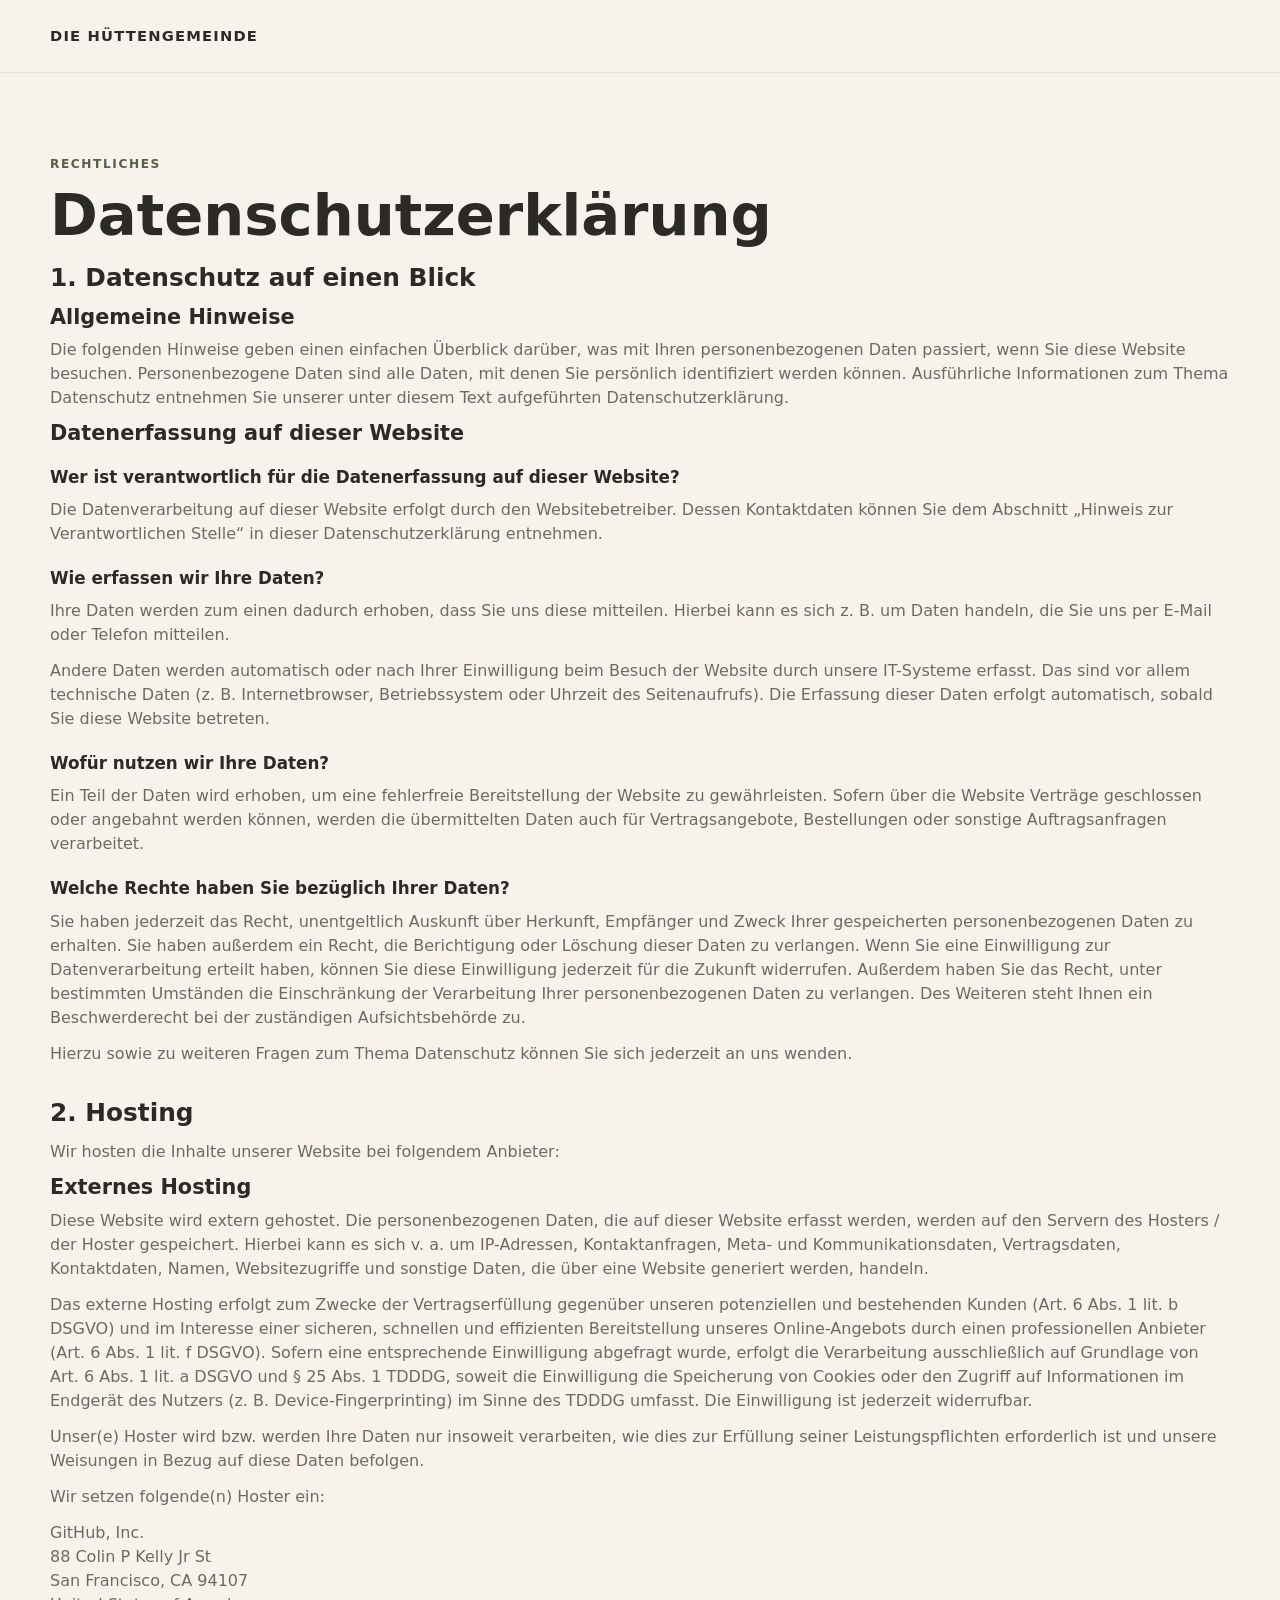
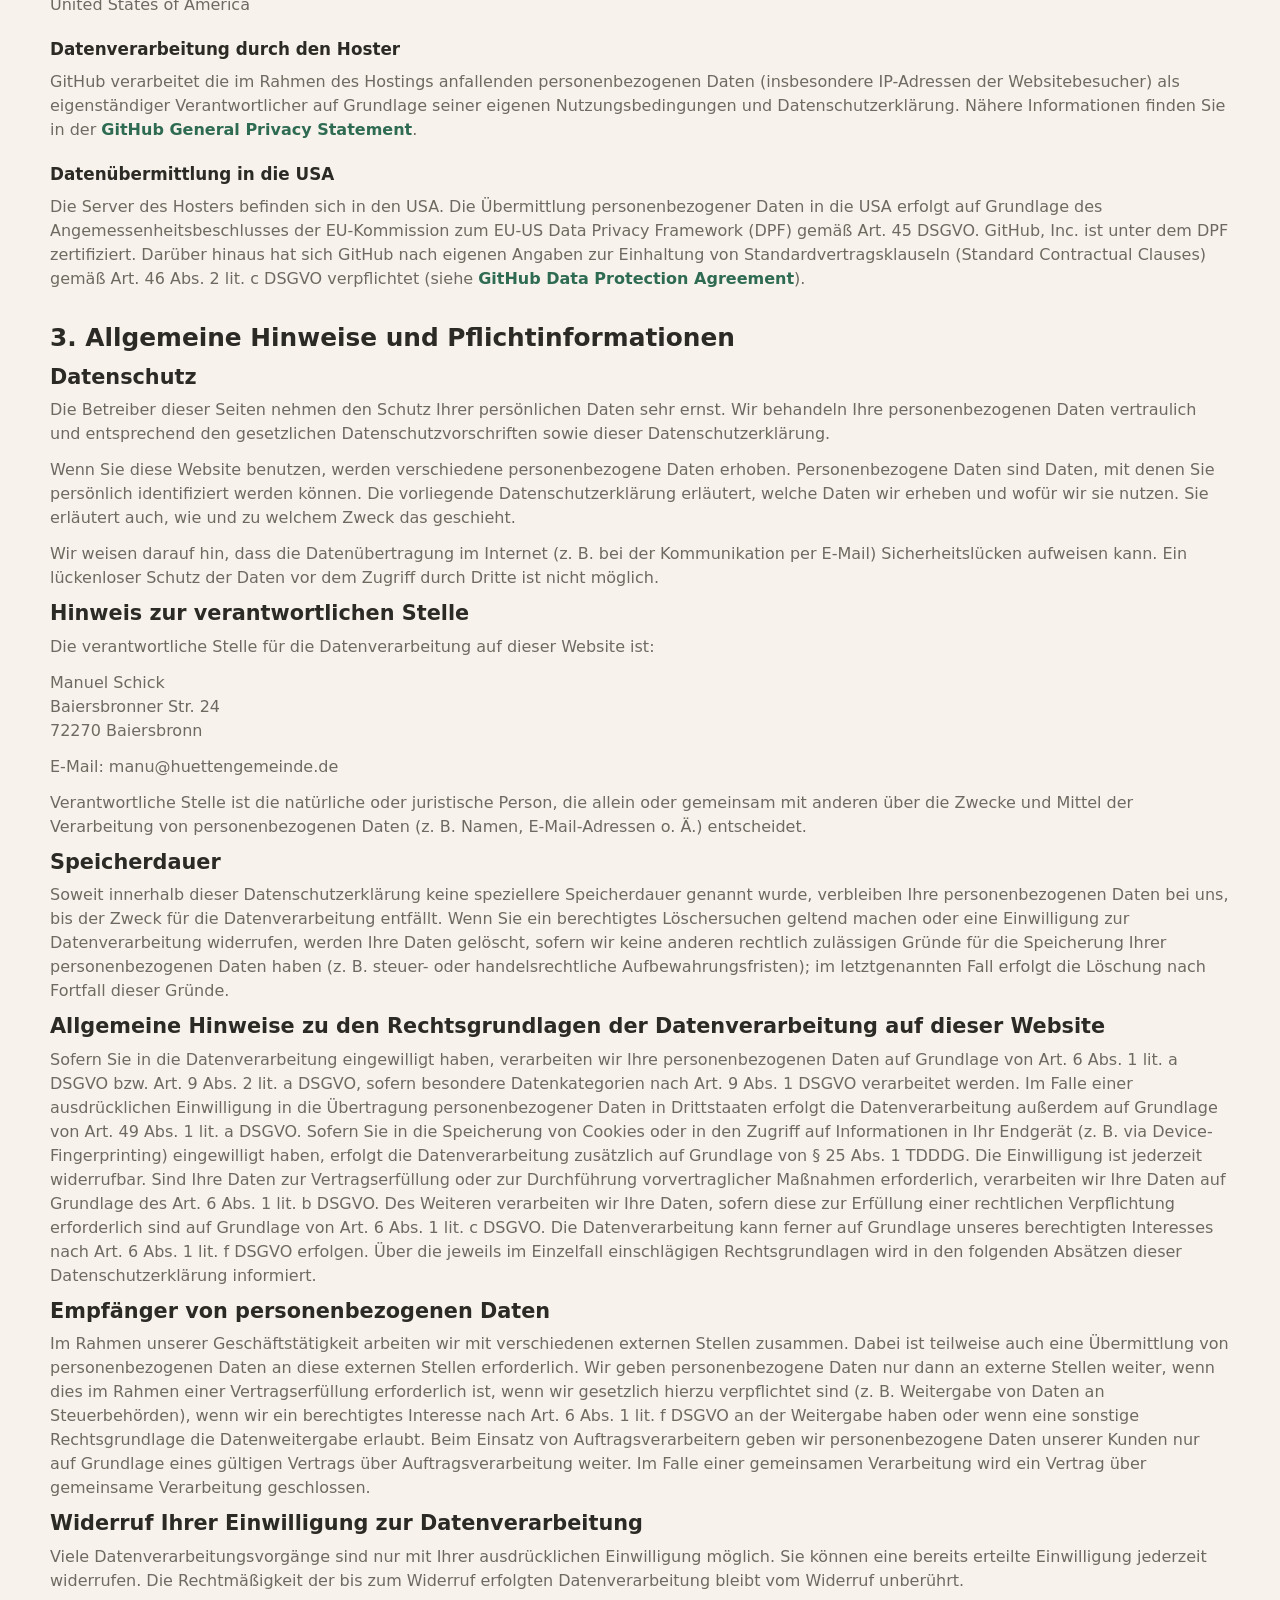
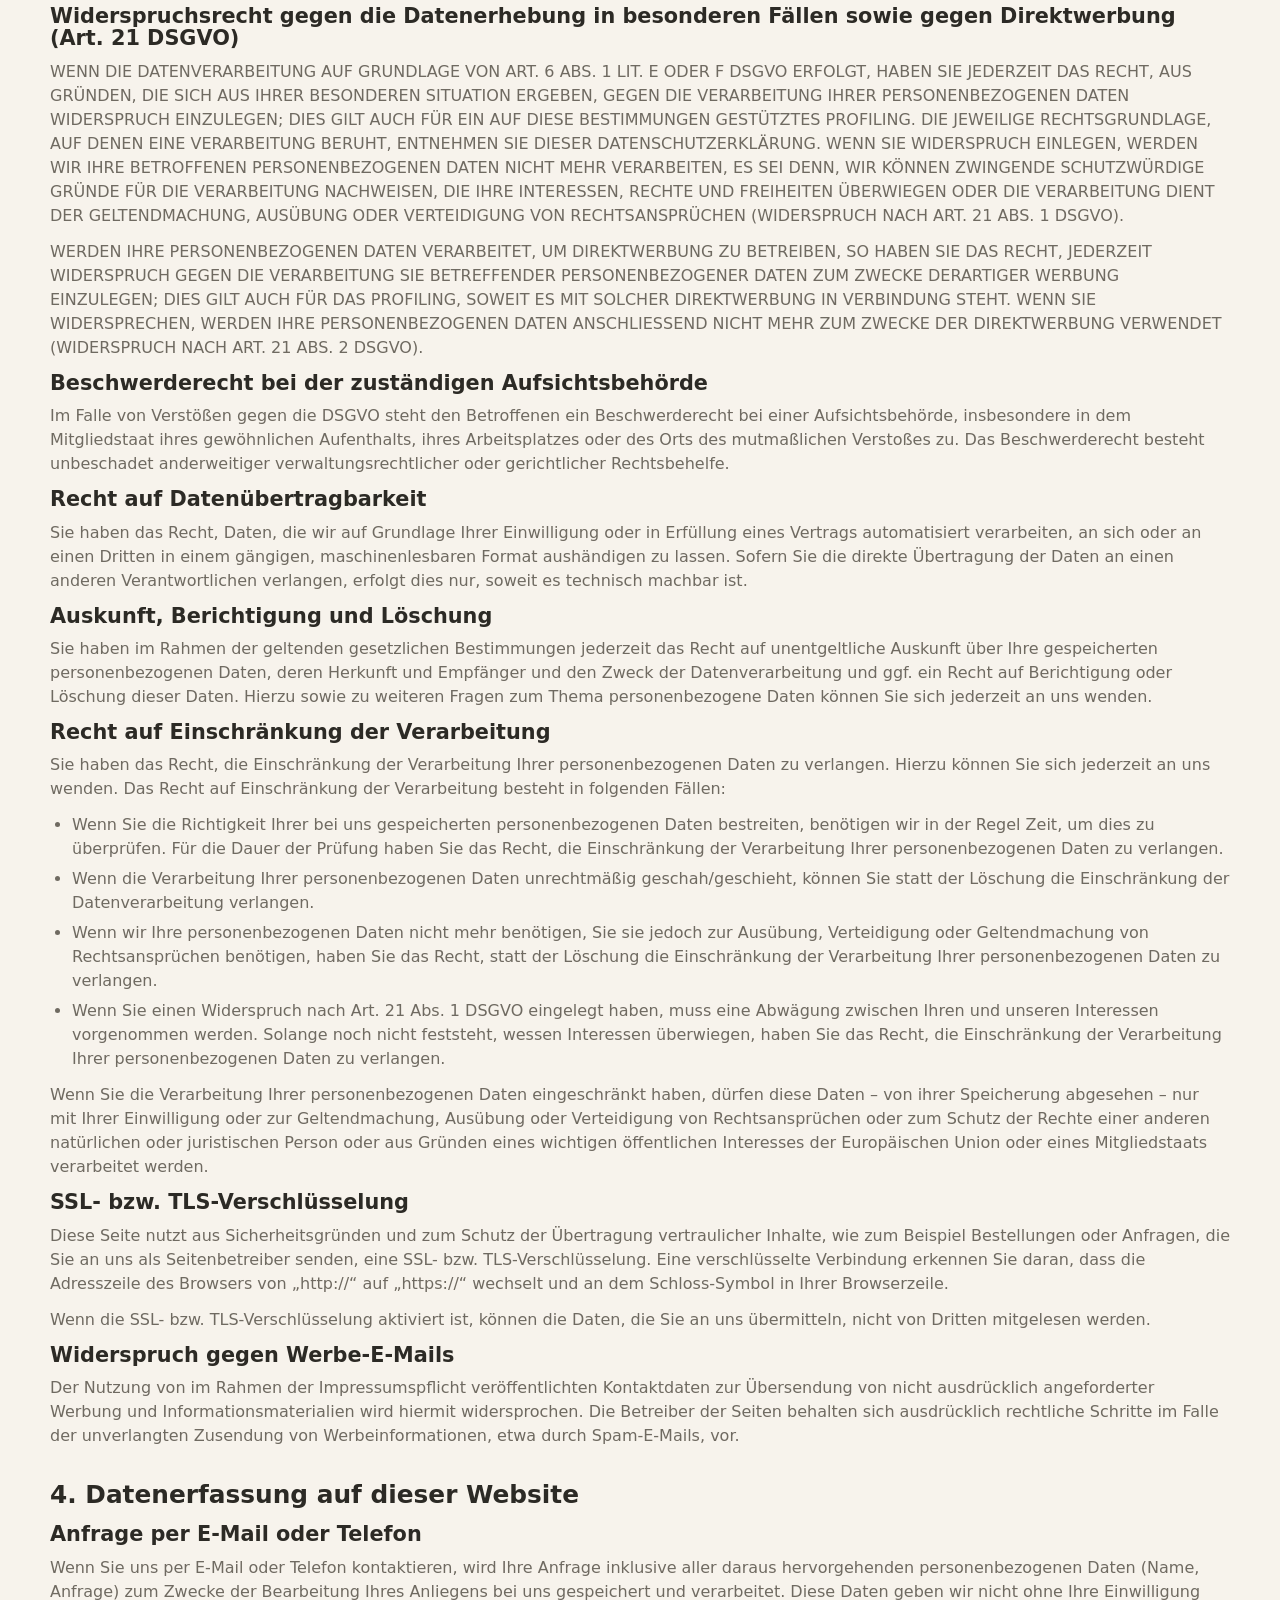
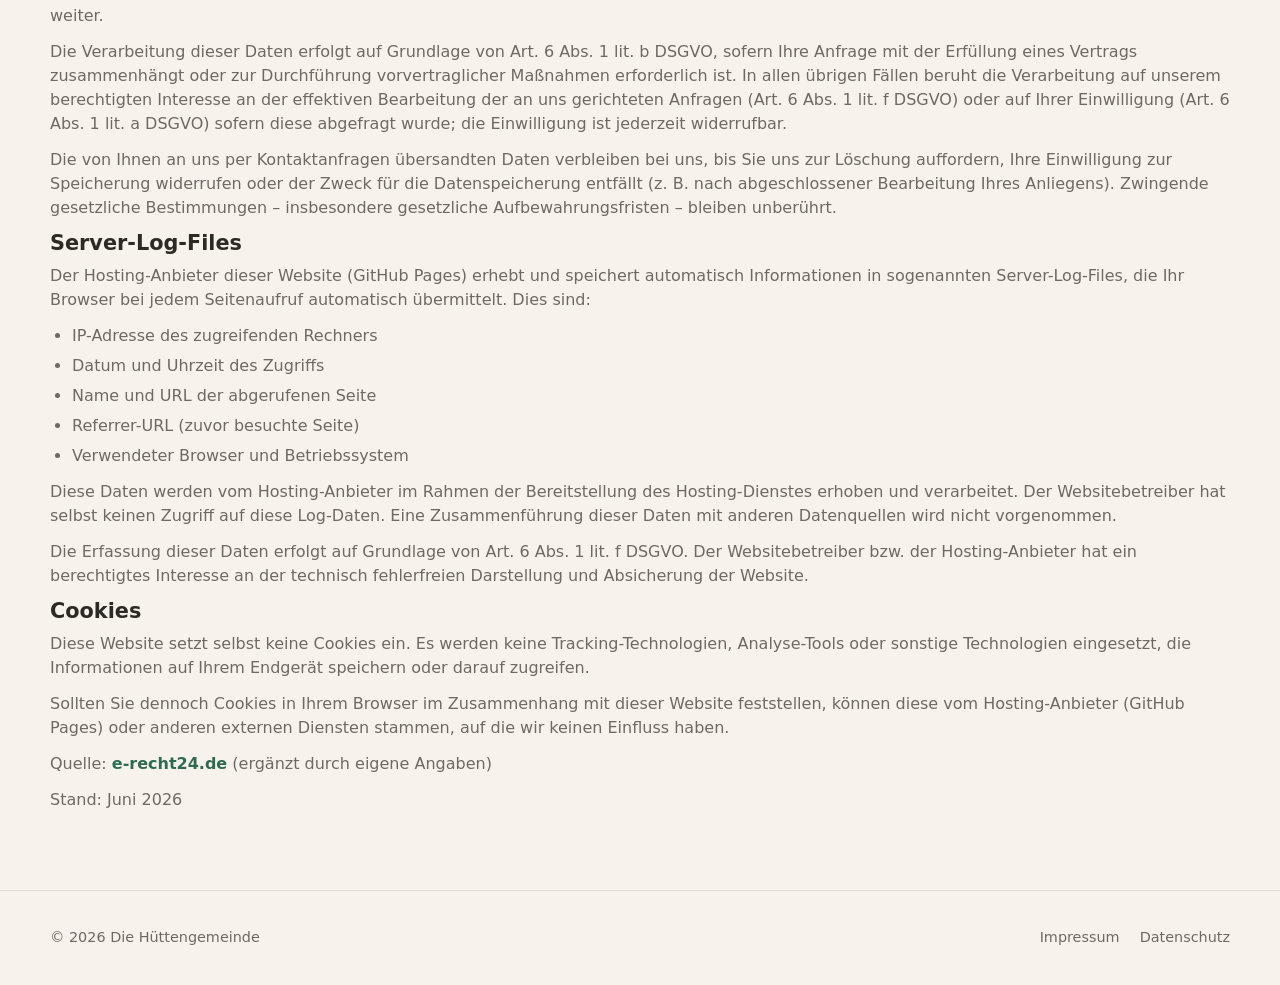
==== docs/datenschutz.html @ 7a242111 "Tweaks section spacing" ====
<!doctype html>
<html lang="de">
<head>
  <meta charset="UTF-8">
  <meta name="viewport" content="width=device-width, initial-scale=1.0">
  <title>Datenschutzerklärung - Die Hüttengemeinde</title>
  <link rel="stylesheet" href="main.css" />
</head>

<body>
  <header>
    <div class="container nav">
      <a class="brand" href="https://huettengemeinde.de">Die Hüttengemeinde</a>
    </div>
  </header>

  <main>
    <section class="legal">
      <div class="container">
        <div class="section-title">
          <span class="eyebrow">Rechtliches</span>
          <h2>Datenschutzerklärung</h2>
        </div>

        <div class="legal-content">

    <section>
      <h2>1. Datenschutz auf einen Blick</h2>
      <h3>Allgemeine Hinweise</h3> <p>Die folgenden Hinweise geben einen einfachen &Uuml;berblick dar&uuml;ber, was mit Ihren personenbezogenen Daten passiert, wenn Sie diese Website besuchen. Personenbezogene Daten sind alle Daten, mit denen Sie pers&ouml;nlich identifiziert werden k&ouml;nnen. Ausf&uuml;hrliche Informationen zum Thema Datenschutz entnehmen Sie unserer unter diesem Text aufgef&uuml;hrten Datenschutzerkl&auml;rung.</p>
      <h3>Datenerfassung auf dieser Website</h3> <h4>Wer ist verantwortlich f&uuml;r die Datenerfassung auf dieser Website?</h4> <p>Die Datenverarbeitung auf dieser Website erfolgt durch den Websitebetreiber. Dessen Kontaktdaten k&ouml;nnen Sie dem Abschnitt &bdquo;Hinweis zur Verantwortlichen Stelle&ldquo; in dieser Datenschutzerkl&auml;rung entnehmen.</p> <h4>Wie erfassen wir Ihre Daten?</h4> <p>Ihre Daten werden zum einen dadurch erhoben, dass Sie uns diese mitteilen. Hierbei kann es sich z.&nbsp;B. um Daten handeln, die Sie uns per E-Mail oder Telefon mitteilen.</p> <p>Andere Daten werden automatisch oder nach Ihrer Einwilligung beim Besuch der Website durch unsere IT-Systeme erfasst. Das sind vor allem technische Daten (z.&nbsp;B. Internetbrowser, Betriebssystem oder Uhrzeit des Seitenaufrufs). Die Erfassung dieser Daten erfolgt automatisch, sobald Sie diese Website betreten.</p> <h4>Wof&uuml;r nutzen wir Ihre Daten?</h4> <p>Ein Teil der Daten wird erhoben, um eine fehlerfreie Bereitstellung der Website zu gew&auml;hrleisten. Sofern &uuml;ber die Website Vertr&auml;ge geschlossen oder angebahnt werden k&ouml;nnen, werden die &uuml;bermittelten Daten auch f&uuml;r Vertragsangebote, Bestellungen oder sonstige Auftragsanfragen verarbeitet.</p> <h4>Welche Rechte haben Sie bez&uuml;glich Ihrer Daten?</h4> <p>Sie haben jederzeit das Recht, unentgeltlich Auskunft &uuml;ber Herkunft, Empf&auml;nger und Zweck Ihrer gespeicherten personenbezogenen Daten zu erhalten. Sie haben au&szlig;erdem ein Recht, die Berichtigung oder L&ouml;schung dieser Daten zu verlangen. Wenn Sie eine Einwilligung zur Datenverarbeitung erteilt haben, k&ouml;nnen Sie diese Einwilligung jederzeit f&uuml;r die Zukunft widerrufen. Au&szlig;erdem haben Sie das Recht, unter bestimmten Umst&auml;nden die Einschr&auml;nkung der Verarbeitung Ihrer personenbezogenen Daten zu verlangen. Des Weiteren steht Ihnen ein Beschwerderecht bei der zust&auml;ndigen Aufsichtsbeh&ouml;rde zu.</p> <p>Hierzu sowie zu weiteren Fragen zum Thema Datenschutz k&ouml;nnen Sie sich jederzeit an uns wenden.</p>
    </section>

    <section>
      <h2>2. Hosting</h2>
      <p>Wir hosten die Inhalte unserer Website bei folgendem Anbieter:</p>
      <h3>Externes Hosting</h3> <p>Diese Website wird extern gehostet. Die personenbezogenen Daten, die auf dieser Website erfasst werden, werden auf den Servern des Hosters / der Hoster gespeichert. Hierbei kann es sich v.&nbsp;a. um IP-Adressen, Kontaktanfragen, Meta- und Kommunikationsdaten, Vertragsdaten, Kontaktdaten, Namen, Websitezugriffe und sonstige Daten, die &uuml;ber eine Website generiert werden, handeln.</p> <p>Das externe Hosting erfolgt zum Zwecke der Vertragserf&uuml;llung gegen&uuml;ber unseren potenziellen und bestehenden Kunden (Art. 6 Abs. 1 lit. b DSGVO) und im Interesse einer sicheren, schnellen und effizienten Bereitstellung unseres Online-Angebots durch einen professionellen Anbieter (Art. 6 Abs. 1 lit. f DSGVO). Sofern eine entsprechende Einwilligung abgefragt wurde, erfolgt die Verarbeitung ausschlie&szlig;lich auf Grundlage von Art. 6 Abs. 1 lit. a DSGVO und &sect; 25 Abs. 1 TDDDG, soweit die Einwilligung die Speicherung von Cookies oder den Zugriff auf Informationen im Endger&auml;t des Nutzers (z.&nbsp;B. Device-Fingerprinting) im Sinne des TDDDG umfasst. Die Einwilligung ist jederzeit widerrufbar.</p> <p>Unser(e) Hoster wird bzw. werden Ihre Daten nur insoweit verarbeiten, wie dies zur Erf&uuml;llung seiner Leistungspflichten erforderlich ist und unsere Weisungen in Bezug auf diese Daten befolgen.</p> <p>Wir setzen folgende(n) Hoster ein:</p>
      <p>GitHub, Inc.<br />
88 Colin P Kelly Jr St<br />
San Francisco, CA 94107<br />
United States of America</p>
      <h4>Datenverarbeitung durch den Hoster</h4> <p>GitHub verarbeitet die im Rahmen des Hostings anfallenden personenbezogenen Daten (insbesondere IP-Adressen der Websitebesucher) als eigenst&auml;ndiger Verantwortlicher auf Grundlage seiner eigenen Nutzungsbedingungen und Datenschutzerkl&auml;rung. N&auml;here Informationen finden Sie in der <a href="https://docs.github.com/en/site-policy/privacy-policies/github-general-privacy-statement">GitHub General Privacy Statement</a>.</p>
      <h4>Daten&uuml;bermittlung in die USA</h4> <p>Die Server des Hosters befinden sich in den USA. Die &Uuml;bermittlung personenbezogener Daten in die USA erfolgt auf Grundlage des Angemessenheitsbeschlusses der EU-Kommission zum EU-US Data Privacy Framework (DPF) gem&auml;&szlig; Art. 45 DSGVO. GitHub, Inc. ist unter dem DPF zertifiziert. Dar&uuml;ber hinaus hat sich GitHub nach eigenen Angaben zur Einhaltung von Standardvertragsklauseln (Standard Contractual Clauses) gem&auml;&szlig; Art. 46 Abs. 2 lit. c DSGVO verpflichtet (siehe <a href="https://github.com/customer-terms/github-data-protection-agreement">GitHub Data Protection Agreement</a>).</p>
    </section>

    <section>
      <h2>3. Allgemeine Hinweise und Pflicht&shy;informationen</h2>
      <h3>Datenschutz</h3> <p>Die Betreiber dieser Seiten nehmen den Schutz Ihrer pers&ouml;nlichen Daten sehr ernst. Wir behandeln Ihre personenbezogenen Daten vertraulich und entsprechend den gesetzlichen Datenschutzvorschriften sowie dieser Datenschutzerkl&auml;rung.</p> <p>Wenn Sie diese Website benutzen, werden verschiedene personenbezogene Daten erhoben. Personenbezogene Daten sind Daten, mit denen Sie pers&ouml;nlich identifiziert werden k&ouml;nnen. Die vorliegende Datenschutzerkl&auml;rung erl&auml;utert, welche Daten wir erheben und wof&uuml;r wir sie nutzen. Sie erl&auml;utert auch, wie und zu welchem Zweck das geschieht.</p> <p>Wir weisen darauf hin, dass die Daten&uuml;bertragung im Internet (z.&nbsp;B. bei der Kommunikation per E-Mail) Sicherheitsl&uuml;cken aufweisen kann. Ein l&uuml;ckenloser Schutz der Daten vor dem Zugriff durch Dritte ist nicht m&ouml;glich.</p>
      <h3>Hinweis zur verantwortlichen Stelle</h3> <p>Die verantwortliche Stelle f&uuml;r die Datenverarbeitung auf dieser Website ist:</p> <p>Manuel Schick<br />
Baiersbronner Str. 24<br />
72270 Baiersbronn</p>

      <p>E-Mail: manu@huettengemeinde.de</p>
      <p>Verantwortliche Stelle ist die nat&uuml;rliche oder juristische Person, die allein oder gemeinsam mit anderen &uuml;ber die Zwecke und Mittel der Verarbeitung von personenbezogenen Daten (z.&nbsp;B. Namen, E-Mail-Adressen o. &Auml;.) entscheidet.</p>

      <h3>Speicherdauer</h3> <p>Soweit innerhalb dieser Datenschutzerkl&auml;rung keine speziellere Speicherdauer genannt wurde, verbleiben Ihre personenbezogenen Daten bei uns, bis der Zweck f&uuml;r die Datenverarbeitung entf&auml;llt. Wenn Sie ein berechtigtes L&ouml;schersuchen geltend machen oder eine Einwilligung zur Datenverarbeitung widerrufen, werden Ihre Daten gel&ouml;scht, sofern wir keine anderen rechtlich zul&auml;ssigen Gr&uuml;nde f&uuml;r die Speicherung Ihrer personenbezogenen Daten haben (z.&nbsp;B. steuer- oder handelsrechtliche Aufbewahrungsfristen); im letztgenannten Fall erfolgt die L&ouml;schung nach Fortfall dieser Gr&uuml;nde.</p>
      <h3>Allgemeine Hinweise zu den Rechtsgrundlagen der Datenverarbeitung auf dieser Website</h3> <p>Sofern Sie in die Datenverarbeitung eingewilligt haben, verarbeiten wir Ihre personenbezogenen Daten auf Grundlage von Art. 6 Abs. 1 lit. a DSGVO bzw. Art. 9 Abs. 2 lit. a DSGVO, sofern besondere Datenkategorien nach Art. 9 Abs. 1 DSGVO verarbeitet werden. Im Falle einer ausdr&uuml;cklichen Einwilligung in die &Uuml;bertragung personenbezogener Daten in Drittstaaten erfolgt die Datenverarbeitung au&szlig;erdem auf Grundlage von Art. 49 Abs. 1 lit. a DSGVO. Sofern Sie in die Speicherung von Cookies oder in den Zugriff auf Informationen in Ihr Endger&auml;t (z.&nbsp;B. via Device-Fingerprinting) eingewilligt haben, erfolgt die Datenverarbeitung zus&auml;tzlich auf Grundlage von &sect; 25 Abs. 1 TDDDG. Die Einwilligung ist jederzeit widerrufbar. Sind Ihre Daten zur Vertragserf&uuml;llung oder zur Durchf&uuml;hrung vorvertraglicher Ma&szlig;nahmen erforderlich, verarbeiten wir Ihre Daten auf Grundlage des Art. 6 Abs. 1 lit. b DSGVO. Des Weiteren verarbeiten wir Ihre Daten, sofern diese zur Erf&uuml;llung einer rechtlichen Verpflichtung erforderlich sind auf Grundlage von Art. 6 Abs. 1 lit. c DSGVO. Die Datenverarbeitung kann ferner auf Grundlage unseres berechtigten Interesses nach Art. 6 Abs. 1 lit. f DSGVO erfolgen. &Uuml;ber die jeweils im Einzelfall einschl&auml;gigen Rechtsgrundlagen wird in den folgenden Abs&auml;tzen dieser Datenschutzerkl&auml;rung informiert.</p>
      <h3>Empf&auml;nger von personenbezogenen Daten</h3> <p>Im Rahmen unserer Gesch&auml;ftst&auml;tigkeit arbeiten wir mit verschiedenen externen Stellen zusammen. Dabei ist teilweise auch eine &Uuml;bermittlung von personenbezogenen Daten an diese externen Stellen erforderlich. Wir geben personenbezogene Daten nur dann an externe Stellen weiter, wenn dies im Rahmen einer Vertragserf&uuml;llung erforderlich ist, wenn wir gesetzlich hierzu verpflichtet sind (z.&nbsp;B. Weitergabe von Daten an Steuerbeh&ouml;rden), wenn wir ein berechtigtes Interesse nach Art. 6 Abs. 1 lit. f DSGVO an der Weitergabe haben oder wenn eine sonstige Rechtsgrundlage die Datenweitergabe erlaubt. Beim Einsatz von Auftragsverarbeitern geben wir personenbezogene Daten unserer Kunden nur auf Grundlage eines g&uuml;ltigen Vertrags &uuml;ber Auftragsverarbeitung weiter. Im Falle einer gemeinsamen Verarbeitung wird ein Vertrag &uuml;ber gemeinsame Verarbeitung geschlossen.</p>
      <h3>Widerruf Ihrer Einwilligung zur Datenverarbeitung</h3> <p>Viele Datenverarbeitungsvorg&auml;nge sind nur mit Ihrer ausdr&uuml;cklichen Einwilligung m&ouml;glich. Sie k&ouml;nnen eine bereits erteilte Einwilligung jederzeit widerrufen. Die Rechtm&auml;&szlig;igkeit der bis zum Widerruf erfolgten Datenverarbeitung bleibt vom Widerruf unber&uuml;hrt.</p>
      <h3>Widerspruchsrecht gegen die Datenerhebung in besonderen F&auml;llen sowie gegen Direktwerbung (Art. 21 DSGVO)</h3> <p>WENN DIE DATENVERARBEITUNG AUF GRUNDLAGE VON ART. 6 ABS. 1 LIT. E ODER F DSGVO ERFOLGT, HABEN SIE JEDERZEIT DAS RECHT, AUS GR&Uuml;NDEN, DIE SICH AUS IHRER BESONDEREN SITUATION ERGEBEN, GEGEN DIE VERARBEITUNG IHRER PERSONENBEZOGENEN DATEN WIDERSPRUCH EINZULEGEN; DIES GILT AUCH F&Uuml;R EIN AUF DIESE BESTIMMUNGEN GEST&Uuml;TZTES PROFILING. DIE JEWEILIGE RECHTSGRUNDLAGE, AUF DENEN EINE VERARBEITUNG BERUHT, ENTNEHMEN SIE DIESER DATENSCHUTZERKL&Auml;RUNG. WENN SIE WIDERSPRUCH EINLEGEN, WERDEN WIR IHRE BETROFFENEN PERSONENBEZOGENEN DATEN NICHT MEHR VERARBEITEN, ES SEI DENN, WIR K&Ouml;NNEN ZWINGENDE SCHUTZW&Uuml;RDIGE GR&Uuml;NDE F&Uuml;R DIE VERARBEITUNG NACHWEISEN, DIE IHRE INTERESSEN, RECHTE UND FREIHEITEN &Uuml;BERWIEGEN ODER DIE VERARBEITUNG DIENT DER GELTENDMACHUNG, AUS&Uuml;BUNG ODER VERTEIDIGUNG VON RECHTSANSPR&Uuml;CHEN (WIDERSPRUCH NACH ART. 21 ABS. 1 DSGVO).</p> <p>WERDEN IHRE PERSONENBEZOGENEN DATEN VERARBEITET, UM DIREKTWERBUNG ZU BETREIBEN, SO HABEN SIE DAS RECHT, JEDERZEIT WIDERSPRUCH GEGEN DIE VERARBEITUNG SIE BETREFFENDER PERSONENBEZOGENER DATEN ZUM ZWECKE DERARTIGER WERBUNG EINZULEGEN; DIES GILT AUCH F&Uuml;R DAS PROFILING, SOWEIT ES MIT SOLCHER DIREKTWERBUNG IN VERBINDUNG STEHT. WENN SIE WIDERSPRECHEN, WERDEN IHRE PERSONENBEZOGENEN DATEN ANSCHLIESSEND NICHT MEHR ZUM ZWECKE DER DIREKTWERBUNG VERWENDET (WIDERSPRUCH NACH ART. 21 ABS. 2 DSGVO).</p>
      <h3>Beschwerde&shy;recht bei der zust&auml;ndigen Aufsichts&shy;beh&ouml;rde</h3> <p>Im Falle von Verst&ouml;&szlig;en gegen die DSGVO steht den Betroffenen ein Beschwerderecht bei einer Aufsichtsbeh&ouml;rde, insbesondere in dem Mitgliedstaat ihres gew&ouml;hnlichen Aufenthalts, ihres Arbeitsplatzes oder des Orts des mutma&szlig;lichen Versto&szlig;es zu. Das Beschwerderecht besteht unbeschadet anderweitiger verwaltungsrechtlicher oder gerichtlicher Rechtsbehelfe.</p>
      <h3>Recht auf Daten&shy;&uuml;bertrag&shy;barkeit</h3> <p>Sie haben das Recht, Daten, die wir auf Grundlage Ihrer Einwilligung oder in Erf&uuml;llung eines Vertrags automatisiert verarbeiten, an sich oder an einen Dritten in einem g&auml;ngigen, maschinenlesbaren Format aush&auml;ndigen zu lassen. Sofern Sie die direkte &Uuml;bertragung der Daten an einen anderen Verantwortlichen verlangen, erfolgt dies nur, soweit es technisch machbar ist.</p>
      <h3>Auskunft, Berichtigung und L&ouml;schung</h3> <p>Sie haben im Rahmen der geltenden gesetzlichen Bestimmungen jederzeit das Recht auf unentgeltliche Auskunft &uuml;ber Ihre gespeicherten personenbezogenen Daten, deren Herkunft und Empf&auml;nger und den Zweck der Datenverarbeitung und ggf. ein Recht auf Berichtigung oder L&ouml;schung dieser Daten. Hierzu sowie zu weiteren Fragen zum Thema personenbezogene Daten k&ouml;nnen Sie sich jederzeit an uns wenden.</p>
      <h3>Recht auf Einschr&auml;nkung der Verarbeitung</h3> <p>Sie haben das Recht, die Einschr&auml;nkung der Verarbeitung Ihrer personenbezogenen Daten zu verlangen. Hierzu k&ouml;nnen Sie sich jederzeit an uns wenden. Das Recht auf Einschr&auml;nkung der Verarbeitung besteht in folgenden F&auml;llen:</p> <ul> <li>Wenn Sie die Richtigkeit Ihrer bei uns gespeicherten personenbezogenen Daten bestreiten, ben&ouml;tigen wir in der Regel Zeit, um dies zu &uuml;berpr&uuml;fen. F&uuml;r die Dauer der Pr&uuml;fung haben Sie das Recht, die Einschr&auml;nkung der Verarbeitung Ihrer personenbezogenen Daten zu verlangen.</li> <li>Wenn die Verarbeitung Ihrer personenbezogenen Daten unrechtm&auml;&szlig;ig geschah/geschieht, k&ouml;nnen Sie statt der L&ouml;schung die Einschr&auml;nkung der Datenverarbeitung verlangen.</li> <li>Wenn wir Ihre personenbezogenen Daten nicht mehr ben&ouml;tigen, Sie sie jedoch zur Aus&uuml;bung, Verteidigung oder Geltendmachung von Rechtsanspr&uuml;chen ben&ouml;tigen, haben Sie das Recht, statt der L&ouml;schung die Einschr&auml;nkung der Verarbeitung Ihrer personenbezogenen Daten zu verlangen.</li> <li>Wenn Sie einen Widerspruch nach Art. 21 Abs. 1 DSGVO eingelegt haben, muss eine Abw&auml;gung zwischen Ihren und unseren Interessen vorgenommen werden. Solange noch nicht feststeht, wessen Interessen &uuml;berwiegen, haben Sie das Recht, die Einschr&auml;nkung der Verarbeitung Ihrer personenbezogenen Daten zu verlangen.</li> </ul> <p>Wenn Sie die Verarbeitung Ihrer personenbezogenen Daten eingeschr&auml;nkt haben, d&uuml;rfen diese Daten &ndash; von ihrer Speicherung abgesehen &ndash; nur mit Ihrer Einwilligung oder zur Geltendmachung, Aus&uuml;bung oder Verteidigung von Rechtsanspr&uuml;chen oder zum Schutz der Rechte einer anderen nat&uuml;rlichen oder juristischen Person oder aus Gr&uuml;nden eines wichtigen &ouml;ffentlichen Interesses der Europ&auml;ischen Union oder eines Mitgliedstaats verarbeitet werden.</p>
      <h3>SSL- bzw. TLS-Verschl&uuml;sselung</h3> <p>Diese Seite nutzt aus Sicherheitsgr&uuml;nden und zum Schutz der &Uuml;bertragung vertraulicher Inhalte, wie zum Beispiel Bestellungen oder Anfragen, die Sie an uns als Seitenbetreiber senden, eine SSL- bzw. TLS-Verschl&uuml;sselung. Eine verschl&uuml;sselte Verbindung erkennen Sie daran, dass die Adresszeile des Browsers von &bdquo;http://&ldquo; auf &bdquo;https://&ldquo; wechselt und an dem Schloss-Symbol in Ihrer Browserzeile.</p> <p>Wenn die SSL- bzw. TLS-Verschl&uuml;sselung aktiviert ist, k&ouml;nnen die Daten, die Sie an uns &uuml;bermitteln, nicht von Dritten mitgelesen werden.</p>
      <h3>Widerspruch gegen Werbe-E-Mails</h3> <p>Der Nutzung von im Rahmen der Impressumspflicht ver&ouml;ffentlichten Kontaktdaten zur &Uuml;bersendung von nicht ausdr&uuml;cklich angeforderter Werbung und Informationsmaterialien wird hiermit widersprochen. Die Betreiber der Seiten behalten sich ausdr&uuml;cklich rechtliche Schritte im Falle der unverlangten Zusendung von Werbeinformationen, etwa durch Spam-E-Mails, vor.</p>
    </section>

    <section>
      <h2>4. Datenerfassung auf dieser Website</h2>
      <h3>Anfrage per E-Mail oder Telefon</h3> <p>Wenn Sie uns per E-Mail oder Telefon kontaktieren, wird Ihre Anfrage inklusive aller daraus hervorgehenden personenbezogenen Daten (Name, Anfrage) zum Zwecke der Bearbeitung Ihres Anliegens bei uns gespeichert und verarbeitet. Diese Daten geben wir nicht ohne Ihre Einwilligung weiter.</p> <p>Die Verarbeitung dieser Daten erfolgt auf Grundlage von Art. 6 Abs. 1 lit. b DSGVO, sofern Ihre Anfrage mit der Erf&uuml;llung eines Vertrags zusammenh&auml;ngt oder zur Durchf&uuml;hrung vorvertraglicher Ma&szlig;nahmen erforderlich ist. In allen &uuml;brigen F&auml;llen beruht die Verarbeitung auf unserem berechtigten Interesse an der effektiven Bearbeitung der an uns gerichteten Anfragen (Art. 6 Abs. 1 lit. f DSGVO) oder auf Ihrer Einwilligung (Art. 6 Abs. 1 lit. a DSGVO) sofern diese abgefragt wurde; die Einwilligung ist jederzeit widerrufbar.</p> <p>Die von Ihnen an uns per Kontaktanfragen &uuml;bersandten Daten verbleiben bei uns, bis Sie uns zur L&ouml;schung auffordern, Ihre Einwilligung zur Speicherung widerrufen oder der Zweck f&uuml;r die Datenspeicherung entf&auml;llt (z.&nbsp;B. nach abgeschlossener Bearbeitung Ihres Anliegens). Zwingende gesetzliche Bestimmungen &ndash; insbesondere gesetzliche Aufbewahrungsfristen &ndash; bleiben unber&uuml;hrt.</p>
      <h3>Server-Log-Files</h3> <p>Der Hosting-Anbieter dieser Website (GitHub Pages) erhebt und speichert automatisch Informationen in sogenannten Server-Log-Files, die Ihr Browser bei jedem Seitenaufruf automatisch &uuml;bermittelt. Dies sind:</p> <ul> <li>IP-Adresse des zugreifenden Rechners</li> <li>Datum und Uhrzeit des Zugriffs</li> <li>Name und URL der abgerufenen Seite</li> <li>Referrer-URL (zuvor besuchte Seite)</li> <li>Verwendeter Browser und Betriebssystem</li> </ul> <p>Diese Daten werden vom Hosting-Anbieter im Rahmen der Bereitstellung des Hosting-Dienstes erhoben und verarbeitet. Der Websitebetreiber hat selbst keinen Zugriff auf diese Log-Daten. Eine Zusammenf&uuml;hrung dieser Daten mit anderen Datenquellen wird nicht vorgenommen.</p> <p>Die Erfassung dieser Daten erfolgt auf Grundlage von Art. 6 Abs. 1 lit. f DSGVO. Der Websitebetreiber bzw. der Hosting-Anbieter hat ein berechtigtes Interesse an der technisch fehlerfreien Darstellung und Absicherung der Website.</p>
      <h3>Cookies</h3> <p>Diese Website setzt selbst keine Cookies ein. Es werden keine Tracking-Technologien, Analyse-Tools oder sonstige Technologien eingesetzt, die Informationen auf Ihrem Endger&auml;t speichern oder darauf zugreifen.</p> <p>Sollten Sie dennoch Cookies in Ihrem Browser im Zusammenhang mit dieser Website feststellen, k&ouml;nnen diese vom Hosting-Anbieter (GitHub Pages) oder anderen externen Diensten stammen, auf die wir keinen Einfluss haben.</p>
      <p class="source-citation">Quelle: <a href="https://www.e-recht24.de">e-recht24.de</a> (erg&auml;nzt durch eigene Angaben)</p>
      <p class="source-citation">Stand: Juni 2026</p>
    </section>

        </div>
      </div>
    </section>
  </main>

  <footer>
    <div class="container footer-row">
      <div class="footer-copy">© 2026 <a href="https://huettengemeinde.de">Die Hüttengemeinde</a></div>
      <div class="footer-links">
        <a href="impressum.html">Impressum</a>
        <a href="datenschutz.html">Datenschutz</a>
      </div>
    </div>
  </footer>
</body>
</html>
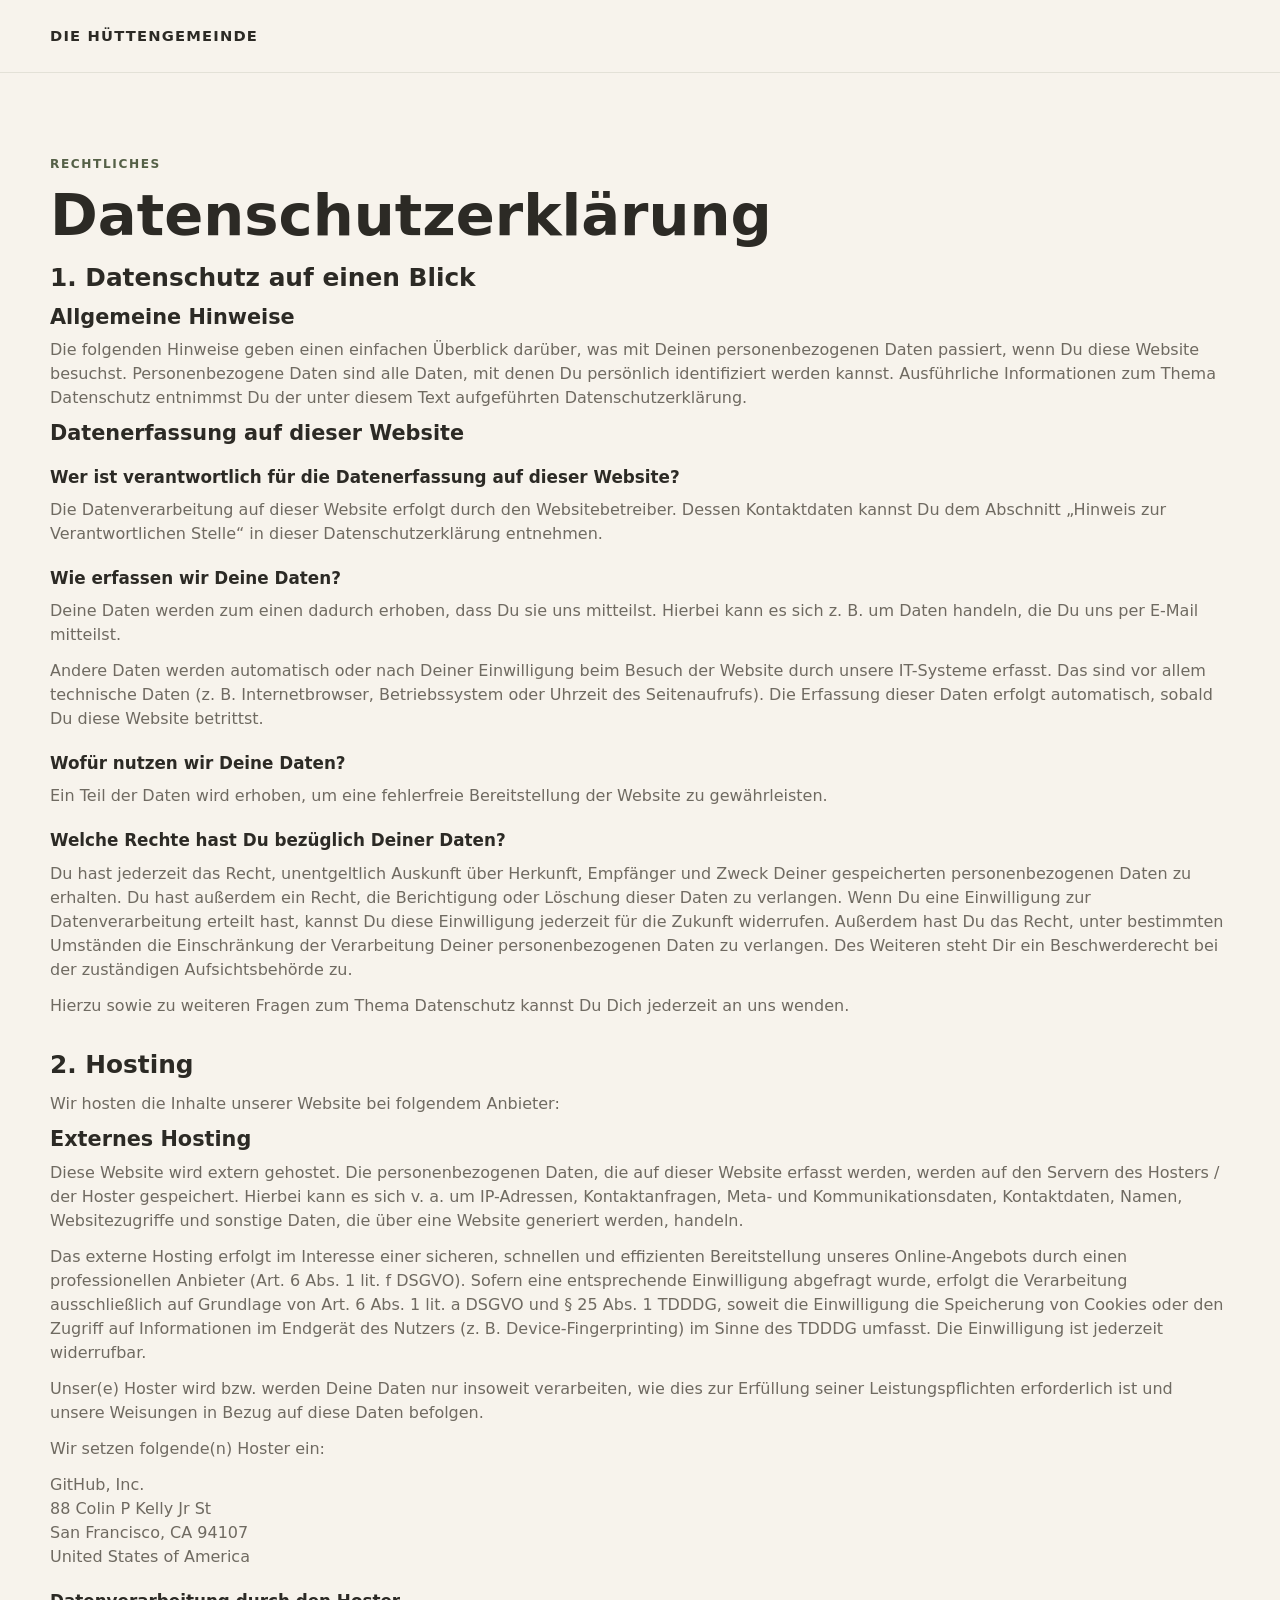
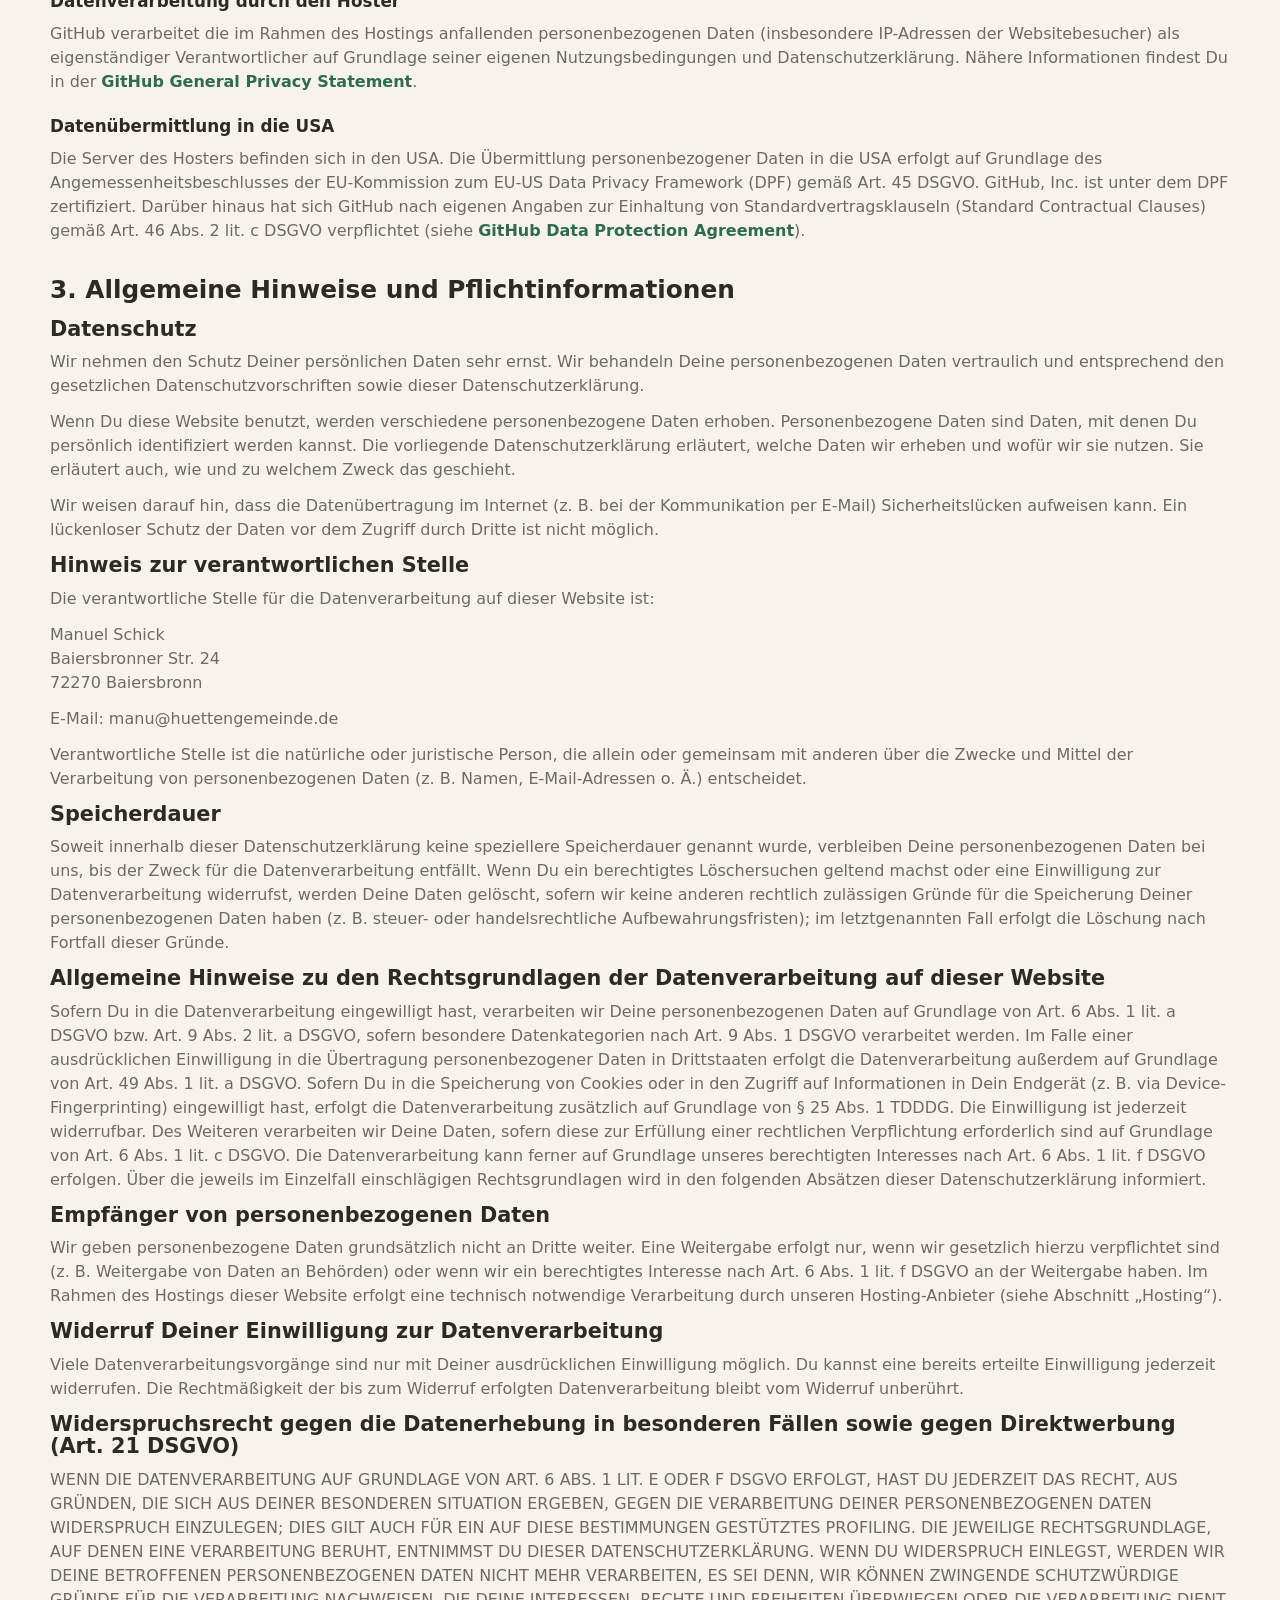
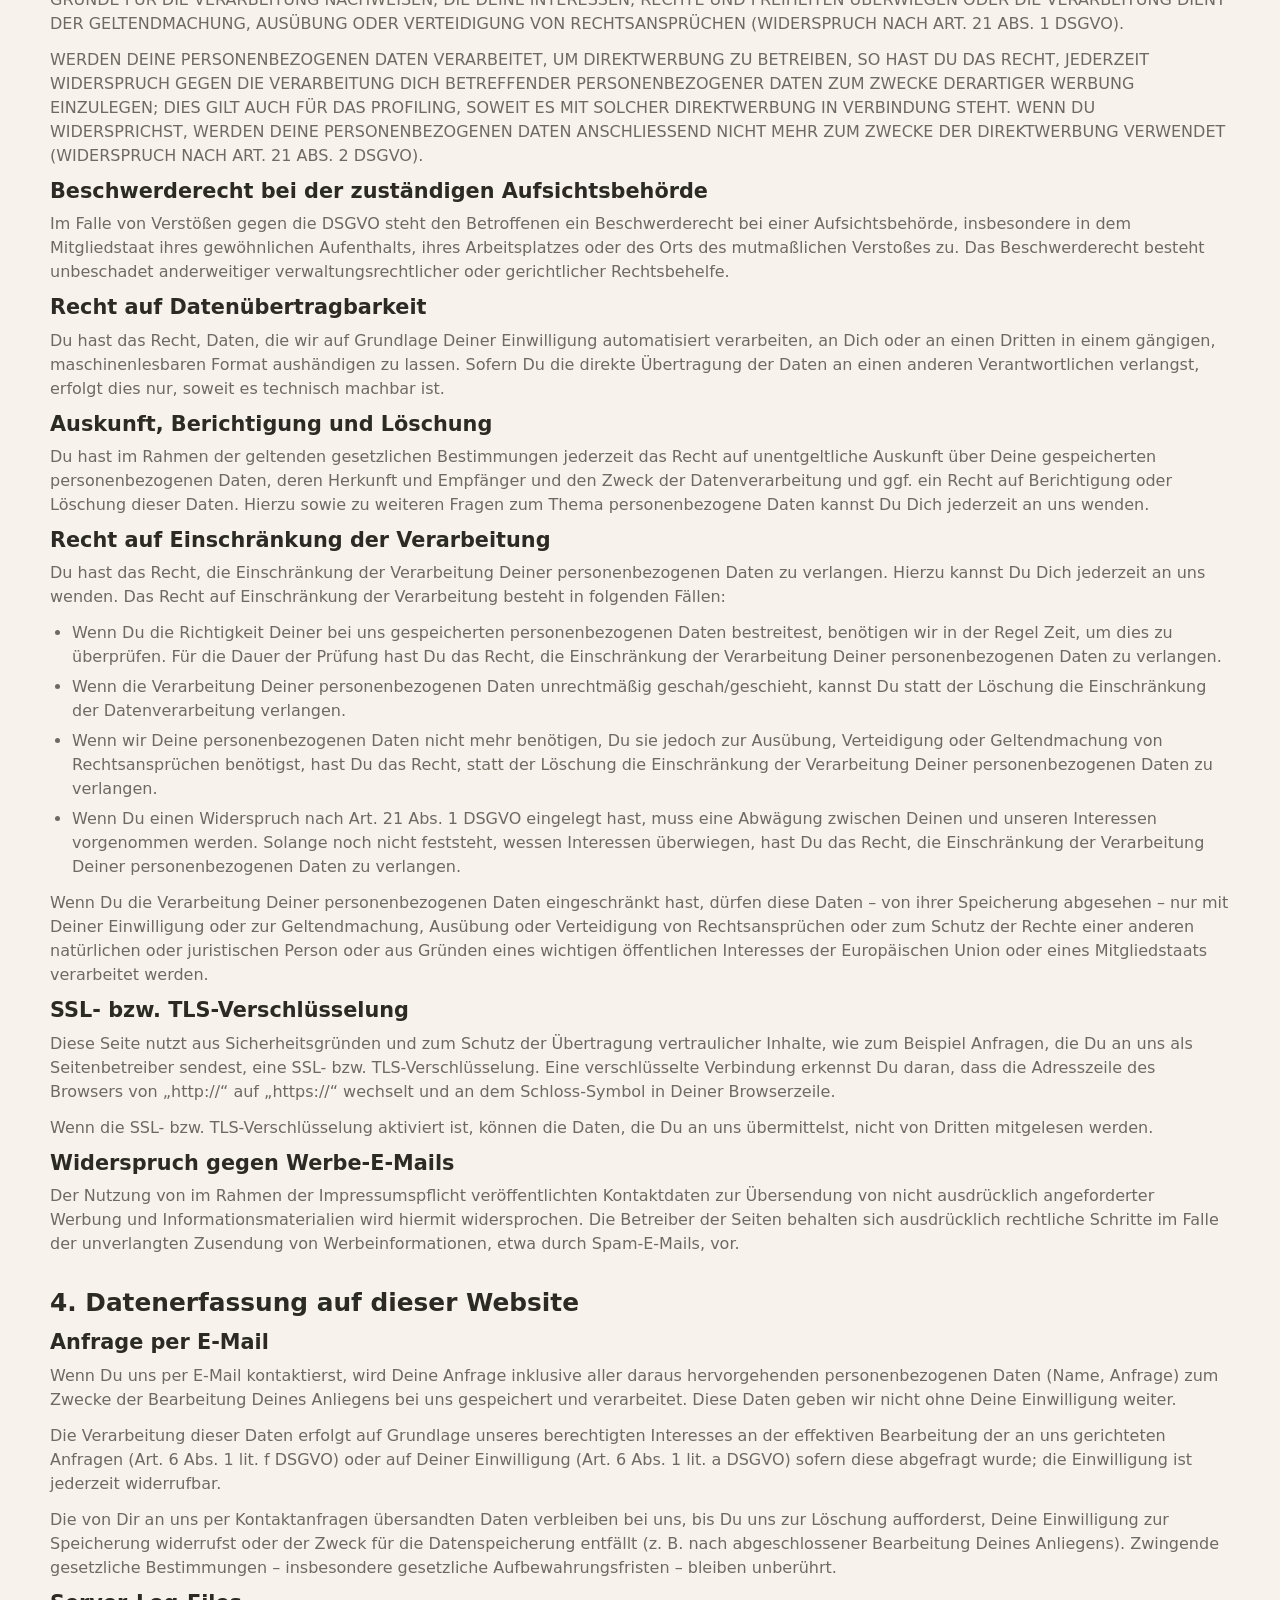
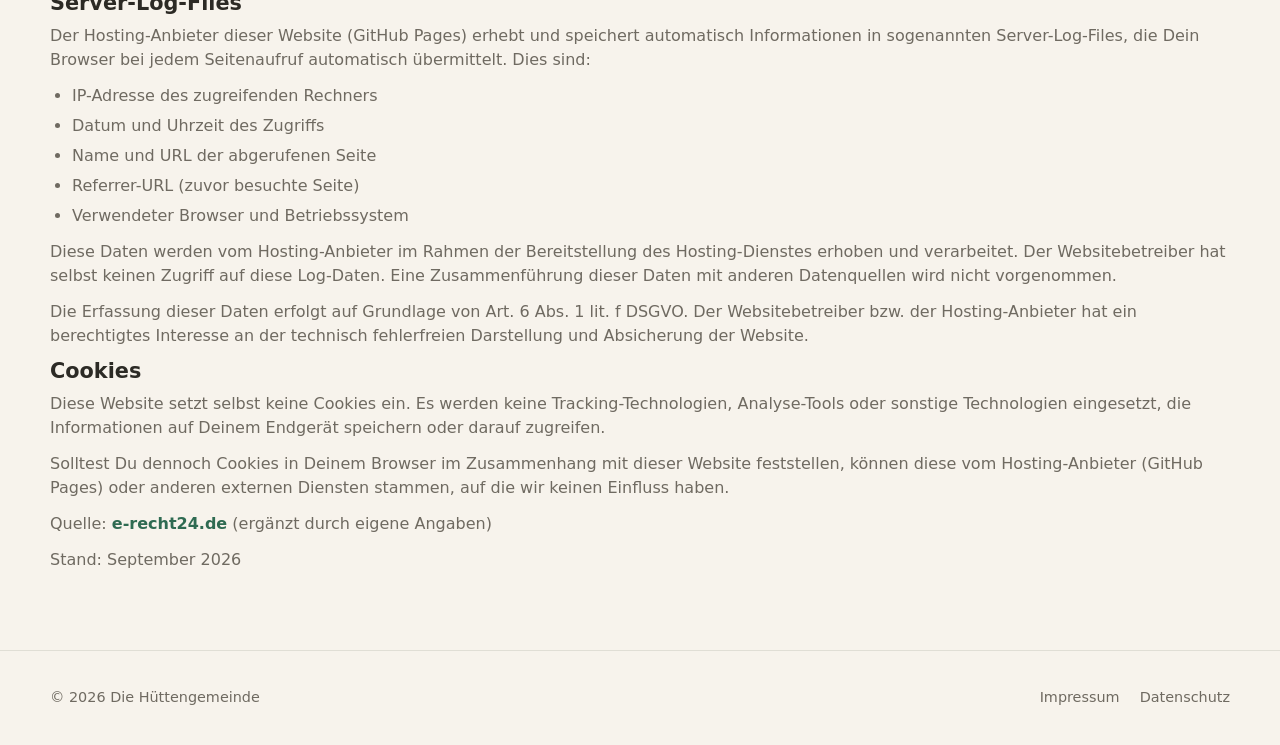
==== commit 99169672: "Improve Datenschutz" ====
--- a/docs/datenschutz.html
+++ b/docs/datenschutz.html
@@ -5,6 +5,7 @@
   <meta name="viewport" content="width=device-width, initial-scale=1.0">
   <title>Datenschutzerklärung - Die Hüttengemeinde</title>
   <link rel="stylesheet" href="main.css" />
+  <link rel="stylesheet" href="legal.css" />
 </head>
 
 <body>
@@ -26,25 +27,25 @@
 
     <section>
       <h2>1. Datenschutz auf einen Blick</h2>
-      <h3>Allgemeine Hinweise</h3> <p>Die folgenden Hinweise geben einen einfachen &Uuml;berblick dar&uuml;ber, was mit Ihren personenbezogenen Daten passiert, wenn Sie diese Website besuchen. Personenbezogene Daten sind alle Daten, mit denen Sie pers&ouml;nlich identifiziert werden k&ouml;nnen. Ausf&uuml;hrliche Informationen zum Thema Datenschutz entnehmen Sie unserer unter diesem Text aufgef&uuml;hrten Datenschutzerkl&auml;rung.</p>
-      <h3>Datenerfassung auf dieser Website</h3> <h4>Wer ist verantwortlich f&uuml;r die Datenerfassung auf dieser Website?</h4> <p>Die Datenverarbeitung auf dieser Website erfolgt durch den Websitebetreiber. Dessen Kontaktdaten k&ouml;nnen Sie dem Abschnitt &bdquo;Hinweis zur Verantwortlichen Stelle&ldquo; in dieser Datenschutzerkl&auml;rung entnehmen.</p> <h4>Wie erfassen wir Ihre Daten?</h4> <p>Ihre Daten werden zum einen dadurch erhoben, dass Sie uns diese mitteilen. Hierbei kann es sich z.&nbsp;B. um Daten handeln, die Sie uns per E-Mail oder Telefon mitteilen.</p> <p>Andere Daten werden automatisch oder nach Ihrer Einwilligung beim Besuch der Website durch unsere IT-Systeme erfasst. Das sind vor allem technische Daten (z.&nbsp;B. Internetbrowser, Betriebssystem oder Uhrzeit des Seitenaufrufs). Die Erfassung dieser Daten erfolgt automatisch, sobald Sie diese Website betreten.</p> <h4>Wof&uuml;r nutzen wir Ihre Daten?</h4> <p>Ein Teil der Daten wird erhoben, um eine fehlerfreie Bereitstellung der Website zu gew&auml;hrleisten. Sofern &uuml;ber die Website Vertr&auml;ge geschlossen oder angebahnt werden k&ouml;nnen, werden die &uuml;bermittelten Daten auch f&uuml;r Vertragsangebote, Bestellungen oder sonstige Auftragsanfragen verarbeitet.</p> <h4>Welche Rechte haben Sie bez&uuml;glich Ihrer Daten?</h4> <p>Sie haben jederzeit das Recht, unentgeltlich Auskunft &uuml;ber Herkunft, Empf&auml;nger und Zweck Ihrer gespeicherten personenbezogenen Daten zu erhalten. Sie haben au&szlig;erdem ein Recht, die Berichtigung oder L&ouml;schung dieser Daten zu verlangen. Wenn Sie eine Einwilligung zur Datenverarbeitung erteilt haben, k&ouml;nnen Sie diese Einwilligung jederzeit f&uuml;r die Zukunft widerrufen. Au&szlig;erdem haben Sie das Recht, unter bestimmten Umst&auml;nden die Einschr&auml;nkung der Verarbeitung Ihrer personenbezogenen Daten zu verlangen. Des Weiteren steht Ihnen ein Beschwerderecht bei der zust&auml;ndigen Aufsichtsbeh&ouml;rde zu.</p> <p>Hierzu sowie zu weiteren Fragen zum Thema Datenschutz k&ouml;nnen Sie sich jederzeit an uns wenden.</p>
+      <h3>Allgemeine Hinweise</h3> <p>Die folgenden Hinweise geben einen einfachen &Uuml;berblick dar&uuml;ber, was mit Deinen personenbezogenen Daten passiert, wenn Du diese Website besuchst. Personenbezogene Daten sind alle Daten, mit denen Du pers&ouml;nlich identifiziert werden kannst. Ausf&uuml;hrliche Informationen zum Thema Datenschutz entnimmst Du der unter diesem Text aufgef&uuml;hrten Datenschutzerkl&auml;rung.</p>
+      <h3>Datenerfassung auf dieser Website</h3> <h4>Wer ist verantwortlich f&uuml;r die Datenerfassung auf dieser Website?</h4> <p>Die Datenverarbeitung auf dieser Website erfolgt durch den Websitebetreiber. Dessen Kontaktdaten kannst Du dem Abschnitt &bdquo;Hinweis zur Verantwortlichen Stelle&ldquo; in dieser Datenschutzerkl&auml;rung entnehmen.</p> <h4>Wie erfassen wir Deine Daten?</h4> <p>Deine Daten werden zum einen dadurch erhoben, dass Du sie uns mitteilst. Hierbei kann es sich z.&nbsp;B. um Daten handeln, die Du uns per E-Mail mitteilst.</p> <p>Andere Daten werden automatisch oder nach Deiner Einwilligung beim Besuch der Website durch unsere IT-Systeme erfasst. Das sind vor allem technische Daten (z.&nbsp;B. Internetbrowser, Betriebssystem oder Uhrzeit des Seitenaufrufs). Die Erfassung dieser Daten erfolgt automatisch, sobald Du diese Website betrittst.</p> <h4>Wof&uuml;r nutzen wir Deine Daten?</h4> <p>Ein Teil der Daten wird erhoben, um eine fehlerfreie Bereitstellung der Website zu gew&auml;hrleisten.</p> <h4>Welche Rechte hast Du bez&uuml;glich Deiner Daten?</h4> <p>Du hast jederzeit das Recht, unentgeltlich Auskunft &uuml;ber Herkunft, Empf&auml;nger und Zweck Deiner gespeicherten personenbezogenen Daten zu erhalten. Du hast au&szlig;erdem ein Recht, die Berichtigung oder L&ouml;schung dieser Daten zu verlangen. Wenn Du eine Einwilligung zur Datenverarbeitung erteilt hast, kannst Du diese Einwilligung jederzeit f&uuml;r die Zukunft widerrufen. Au&szlig;erdem hast Du das Recht, unter bestimmten Umst&auml;nden die Einschr&auml;nkung der Verarbeitung Deiner personenbezogenen Daten zu verlangen. Des Weiteren steht Dir ein Beschwerderecht bei der zust&auml;ndigen Aufsichtsbeh&ouml;rde zu.</p> <p>Hierzu sowie zu weiteren Fragen zum Thema Datenschutz kannst Du Dich jederzeit an uns wenden.</p>
     </section>
 
     <section>
       <h2>2. Hosting</h2>
       <p>Wir hosten die Inhalte unserer Website bei folgendem Anbieter:</p>
-      <h3>Externes Hosting</h3> <p>Diese Website wird extern gehostet. Die personenbezogenen Daten, die auf dieser Website erfasst werden, werden auf den Servern des Hosters / der Hoster gespeichert. Hierbei kann es sich v.&nbsp;a. um IP-Adressen, Kontaktanfragen, Meta- und Kommunikationsdaten, Vertragsdaten, Kontaktdaten, Namen, Websitezugriffe und sonstige Daten, die &uuml;ber eine Website generiert werden, handeln.</p> <p>Das externe Hosting erfolgt zum Zwecke der Vertragserf&uuml;llung gegen&uuml;ber unseren potenziellen und bestehenden Kunden (Art. 6 Abs. 1 lit. b DSGVO) und im Interesse einer sicheren, schnellen und effizienten Bereitstellung unseres Online-Angebots durch einen professionellen Anbieter (Art. 6 Abs. 1 lit. f DSGVO). Sofern eine entsprechende Einwilligung abgefragt wurde, erfolgt die Verarbeitung ausschlie&szlig;lich auf Grundlage von Art. 6 Abs. 1 lit. a DSGVO und &sect; 25 Abs. 1 TDDDG, soweit die Einwilligung die Speicherung von Cookies oder den Zugriff auf Informationen im Endger&auml;t des Nutzers (z.&nbsp;B. Device-Fingerprinting) im Sinne des TDDDG umfasst. Die Einwilligung ist jederzeit widerrufbar.</p> <p>Unser(e) Hoster wird bzw. werden Ihre Daten nur insoweit verarbeiten, wie dies zur Erf&uuml;llung seiner Leistungspflichten erforderlich ist und unsere Weisungen in Bezug auf diese Daten befolgen.</p> <p>Wir setzen folgende(n) Hoster ein:</p>
+      <h3>Externes Hosting</h3> <p>Diese Website wird extern gehostet. Die personenbezogenen Daten, die auf dieser Website erfasst werden, werden auf den Servern des Hosters / der Hoster gespeichert. Hierbei kann es sich v.&nbsp;a. um IP-Adressen, Kontaktanfragen, Meta- und Kommunikationsdaten, Kontaktdaten, Namen, Websitezugriffe und sonstige Daten, die &uuml;ber eine Website generiert werden, handeln.</p> <p>Das externe Hosting erfolgt im Interesse einer sicheren, schnellen und effizienten Bereitstellung unseres Online-Angebots durch einen professionellen Anbieter (Art. 6 Abs. 1 lit. f DSGVO). Sofern eine entsprechende Einwilligung abgefragt wurde, erfolgt die Verarbeitung ausschlie&szlig;lich auf Grundlage von Art. 6 Abs. 1 lit. a DSGVO und &sect; 25 Abs. 1 TDDDG, soweit die Einwilligung die Speicherung von Cookies oder den Zugriff auf Informationen im Endger&auml;t des Nutzers (z.&nbsp;B. Device-Fingerprinting) im Sinne des TDDDG umfasst. Die Einwilligung ist jederzeit widerrufbar.</p> <p>Unser(e) Hoster wird bzw. werden Deine Daten nur insoweit verarbeiten, wie dies zur Erf&uuml;llung seiner Leistungspflichten erforderlich ist und unsere Weisungen in Bezug auf diese Daten befolgen.</p> <p>Wir setzen folgende(n) Hoster ein:</p>
       <p>GitHub, Inc.<br />
 88 Colin P Kelly Jr St<br />
 San Francisco, CA 94107<br />
 United States of America</p>
-      <h4>Datenverarbeitung durch den Hoster</h4> <p>GitHub verarbeitet die im Rahmen des Hostings anfallenden personenbezogenen Daten (insbesondere IP-Adressen der Websitebesucher) als eigenst&auml;ndiger Verantwortlicher auf Grundlage seiner eigenen Nutzungsbedingungen und Datenschutzerkl&auml;rung. N&auml;here Informationen finden Sie in der <a href="https://docs.github.com/en/site-policy/privacy-policies/github-general-privacy-statement">GitHub General Privacy Statement</a>.</p>
+      <h4>Datenverarbeitung durch den Hoster</h4> <p>GitHub verarbeitet die im Rahmen des Hostings anfallenden personenbezogenen Daten (insbesondere IP-Adressen der Websitebesucher) als eigenst&auml;ndiger Verantwortlicher auf Grundlage seiner eigenen Nutzungsbedingungen und Datenschutzerkl&auml;rung. N&auml;here Informationen findest Du in der <a href="https://docs.github.com/en/site-policy/privacy-policies/github-general-privacy-statement">GitHub General Privacy Statement</a>.</p>
       <h4>Daten&uuml;bermittlung in die USA</h4> <p>Die Server des Hosters befinden sich in den USA. Die &Uuml;bermittlung personenbezogener Daten in die USA erfolgt auf Grundlage des Angemessenheitsbeschlusses der EU-Kommission zum EU-US Data Privacy Framework (DPF) gem&auml;&szlig; Art. 45 DSGVO. GitHub, Inc. ist unter dem DPF zertifiziert. Dar&uuml;ber hinaus hat sich GitHub nach eigenen Angaben zur Einhaltung von Standardvertragsklauseln (Standard Contractual Clauses) gem&auml;&szlig; Art. 46 Abs. 2 lit. c DSGVO verpflichtet (siehe <a href="https://github.com/customer-terms/github-data-protection-agreement">GitHub Data Protection Agreement</a>).</p>
     </section>
 
     <section>
       <h2>3. Allgemeine Hinweise und Pflicht&shy;informationen</h2>
-      <h3>Datenschutz</h3> <p>Die Betreiber dieser Seiten nehmen den Schutz Ihrer pers&ouml;nlichen Daten sehr ernst. Wir behandeln Ihre personenbezogenen Daten vertraulich und entsprechend den gesetzlichen Datenschutzvorschriften sowie dieser Datenschutzerkl&auml;rung.</p> <p>Wenn Sie diese Website benutzen, werden verschiedene personenbezogene Daten erhoben. Personenbezogene Daten sind Daten, mit denen Sie pers&ouml;nlich identifiziert werden k&ouml;nnen. Die vorliegende Datenschutzerkl&auml;rung erl&auml;utert, welche Daten wir erheben und wof&uuml;r wir sie nutzen. Sie erl&auml;utert auch, wie und zu welchem Zweck das geschieht.</p> <p>Wir weisen darauf hin, dass die Daten&uuml;bertragung im Internet (z.&nbsp;B. bei der Kommunikation per E-Mail) Sicherheitsl&uuml;cken aufweisen kann. Ein l&uuml;ckenloser Schutz der Daten vor dem Zugriff durch Dritte ist nicht m&ouml;glich.</p>
+      <h3>Datenschutz</h3> <p>Wir nehmen den Schutz Deiner pers&ouml;nlichen Daten sehr ernst. Wir behandeln Deine personenbezogenen Daten vertraulich und entsprechend den gesetzlichen Datenschutzvorschriften sowie dieser Datenschutzerkl&auml;rung.</p> <p>Wenn Du diese Website benutzt, werden verschiedene personenbezogene Daten erhoben. Personenbezogene Daten sind Daten, mit denen Du pers&ouml;nlich identifiziert werden kannst. Die vorliegende Datenschutzerkl&auml;rung erl&auml;utert, welche Daten wir erheben und wof&uuml;r wir sie nutzen. Sie erl&auml;utert auch, wie und zu welchem Zweck das geschieht.</p> <p>Wir weisen darauf hin, dass die Daten&uuml;bertragung im Internet (z.&nbsp;B. bei der Kommunikation per E-Mail) Sicherheitsl&uuml;cken aufweisen kann. Ein l&uuml;ckenloser Schutz der Daten vor dem Zugriff durch Dritte ist nicht m&ouml;glich.</p>
       <h3>Hinweis zur verantwortlichen Stelle</h3> <p>Die verantwortliche Stelle f&uuml;r die Datenverarbeitung auf dieser Website ist:</p> <p>Manuel Schick<br />
 Baiersbronner Str. 24<br />
 72270 Baiersbronn</p>
@@ -52,26 +53,26 @@
       <p>E-Mail: manu@huettengemeinde.de</p>
       <p>Verantwortliche Stelle ist die nat&uuml;rliche oder juristische Person, die allein oder gemeinsam mit anderen &uuml;ber die Zwecke und Mittel der Verarbeitung von personenbezogenen Daten (z.&nbsp;B. Namen, E-Mail-Adressen o. &Auml;.) entscheidet.</p>
 
-      <h3>Speicherdauer</h3> <p>Soweit innerhalb dieser Datenschutzerkl&auml;rung keine speziellere Speicherdauer genannt wurde, verbleiben Ihre personenbezogenen Daten bei uns, bis der Zweck f&uuml;r die Datenverarbeitung entf&auml;llt. Wenn Sie ein berechtigtes L&ouml;schersuchen geltend machen oder eine Einwilligung zur Datenverarbeitung widerrufen, werden Ihre Daten gel&ouml;scht, sofern wir keine anderen rechtlich zul&auml;ssigen Gr&uuml;nde f&uuml;r die Speicherung Ihrer personenbezogenen Daten haben (z.&nbsp;B. steuer- oder handelsrechtliche Aufbewahrungsfristen); im letztgenannten Fall erfolgt die L&ouml;schung nach Fortfall dieser Gr&uuml;nde.</p>
-      <h3>Allgemeine Hinweise zu den Rechtsgrundlagen der Datenverarbeitung auf dieser Website</h3> <p>Sofern Sie in die Datenverarbeitung eingewilligt haben, verarbeiten wir Ihre personenbezogenen Daten auf Grundlage von Art. 6 Abs. 1 lit. a DSGVO bzw. Art. 9 Abs. 2 lit. a DSGVO, sofern besondere Datenkategorien nach Art. 9 Abs. 1 DSGVO verarbeitet werden. Im Falle einer ausdr&uuml;cklichen Einwilligung in die &Uuml;bertragung personenbezogener Daten in Drittstaaten erfolgt die Datenverarbeitung au&szlig;erdem auf Grundlage von Art. 49 Abs. 1 lit. a DSGVO. Sofern Sie in die Speicherung von Cookies oder in den Zugriff auf Informationen in Ihr Endger&auml;t (z.&nbsp;B. via Device-Fingerprinting) eingewilligt haben, erfolgt die Datenverarbeitung zus&auml;tzlich auf Grundlage von &sect; 25 Abs. 1 TDDDG. Die Einwilligung ist jederzeit widerrufbar. Sind Ihre Daten zur Vertragserf&uuml;llung oder zur Durchf&uuml;hrung vorvertraglicher Ma&szlig;nahmen erforderlich, verarbeiten wir Ihre Daten auf Grundlage des Art. 6 Abs. 1 lit. b DSGVO. Des Weiteren verarbeiten wir Ihre Daten, sofern diese zur Erf&uuml;llung einer rechtlichen Verpflichtung erforderlich sind auf Grundlage von Art. 6 Abs. 1 lit. c DSGVO. Die Datenverarbeitung kann ferner auf Grundlage unseres berechtigten Interesses nach Art. 6 Abs. 1 lit. f DSGVO erfolgen. &Uuml;ber die jeweils im Einzelfall einschl&auml;gigen Rechtsgrundlagen wird in den folgenden Abs&auml;tzen dieser Datenschutzerkl&auml;rung informiert.</p>
-      <h3>Empf&auml;nger von personenbezogenen Daten</h3> <p>Im Rahmen unserer Gesch&auml;ftst&auml;tigkeit arbeiten wir mit verschiedenen externen Stellen zusammen. Dabei ist teilweise auch eine &Uuml;bermittlung von personenbezogenen Daten an diese externen Stellen erforderlich. Wir geben personenbezogene Daten nur dann an externe Stellen weiter, wenn dies im Rahmen einer Vertragserf&uuml;llung erforderlich ist, wenn wir gesetzlich hierzu verpflichtet sind (z.&nbsp;B. Weitergabe von Daten an Steuerbeh&ouml;rden), wenn wir ein berechtigtes Interesse nach Art. 6 Abs. 1 lit. f DSGVO an der Weitergabe haben oder wenn eine sonstige Rechtsgrundlage die Datenweitergabe erlaubt. Beim Einsatz von Auftragsverarbeitern geben wir personenbezogene Daten unserer Kunden nur auf Grundlage eines g&uuml;ltigen Vertrags &uuml;ber Auftragsverarbeitung weiter. Im Falle einer gemeinsamen Verarbeitung wird ein Vertrag &uuml;ber gemeinsame Verarbeitung geschlossen.</p>
-      <h3>Widerruf Ihrer Einwilligung zur Datenverarbeitung</h3> <p>Viele Datenverarbeitungsvorg&auml;nge sind nur mit Ihrer ausdr&uuml;cklichen Einwilligung m&ouml;glich. Sie k&ouml;nnen eine bereits erteilte Einwilligung jederzeit widerrufen. Die Rechtm&auml;&szlig;igkeit der bis zum Widerruf erfolgten Datenverarbeitung bleibt vom Widerruf unber&uuml;hrt.</p>
-      <h3>Widerspruchsrecht gegen die Datenerhebung in besonderen F&auml;llen sowie gegen Direktwerbung (Art. 21 DSGVO)</h3> <p>WENN DIE DATENVERARBEITUNG AUF GRUNDLAGE VON ART. 6 ABS. 1 LIT. E ODER F DSGVO ERFOLGT, HABEN SIE JEDERZEIT DAS RECHT, AUS GR&Uuml;NDEN, DIE SICH AUS IHRER BESONDEREN SITUATION ERGEBEN, GEGEN DIE VERARBEITUNG IHRER PERSONENBEZOGENEN DATEN WIDERSPRUCH EINZULEGEN; DIES GILT AUCH F&Uuml;R EIN AUF DIESE BESTIMMUNGEN GEST&Uuml;TZTES PROFILING. DIE JEWEILIGE RECHTSGRUNDLAGE, AUF DENEN EINE VERARBEITUNG BERUHT, ENTNEHMEN SIE DIESER DATENSCHUTZERKL&Auml;RUNG. WENN SIE WIDERSPRUCH EINLEGEN, WERDEN WIR IHRE BETROFFENEN PERSONENBEZOGENEN DATEN NICHT MEHR VERARBEITEN, ES SEI DENN, WIR K&Ouml;NNEN ZWINGENDE SCHUTZW&Uuml;RDIGE GR&Uuml;NDE F&Uuml;R DIE VERARBEITUNG NACHWEISEN, DIE IHRE INTERESSEN, RECHTE UND FREIHEITEN &Uuml;BERWIEGEN ODER DIE VERARBEITUNG DIENT DER GELTENDMACHUNG, AUS&Uuml;BUNG ODER VERTEIDIGUNG VON RECHTSANSPR&Uuml;CHEN (WIDERSPRUCH NACH ART. 21 ABS. 1 DSGVO).</p> <p>WERDEN IHRE PERSONENBEZOGENEN DATEN VERARBEITET, UM DIREKTWERBUNG ZU BETREIBEN, SO HABEN SIE DAS RECHT, JEDERZEIT WIDERSPRUCH GEGEN DIE VERARBEITUNG SIE BETREFFENDER PERSONENBEZOGENER DATEN ZUM ZWECKE DERARTIGER WERBUNG EINZULEGEN; DIES GILT AUCH F&Uuml;R DAS PROFILING, SOWEIT ES MIT SOLCHER DIREKTWERBUNG IN VERBINDUNG STEHT. WENN SIE WIDERSPRECHEN, WERDEN IHRE PERSONENBEZOGENEN DATEN ANSCHLIESSEND NICHT MEHR ZUM ZWECKE DER DIREKTWERBUNG VERWENDET (WIDERSPRUCH NACH ART. 21 ABS. 2 DSGVO).</p>
+      <h3>Speicherdauer</h3> <p>Soweit innerhalb dieser Datenschutzerkl&auml;rung keine speziellere Speicherdauer genannt wurde, verbleiben Deine personenbezogenen Daten bei uns, bis der Zweck f&uuml;r die Datenverarbeitung entf&auml;llt. Wenn Du ein berechtigtes L&ouml;schersuchen geltend machst oder eine Einwilligung zur Datenverarbeitung widerrufst, werden Deine Daten gel&ouml;scht, sofern wir keine anderen rechtlich zul&auml;ssigen Gr&uuml;nde f&uuml;r die Speicherung Deiner personenbezogenen Daten haben (z.&nbsp;B. steuer- oder handelsrechtliche Aufbewahrungsfristen); im letztgenannten Fall erfolgt die L&ouml;schung nach Fortfall dieser Gr&uuml;nde.</p>
+      <h3>Allgemeine Hinweise zu den Rechtsgrundlagen der Datenverarbeitung auf dieser Website</h3> <p>Sofern Du in die Datenverarbeitung eingewilligt hast, verarbeiten wir Deine personenbezogenen Daten auf Grundlage von Art. 6 Abs. 1 lit. a DSGVO bzw. Art. 9 Abs. 2 lit. a DSGVO, sofern besondere Datenkategorien nach Art. 9 Abs. 1 DSGVO verarbeitet werden. Im Falle einer ausdr&uuml;cklichen Einwilligung in die &Uuml;bertragung personenbezogener Daten in Drittstaaten erfolgt die Datenverarbeitung au&szlig;erdem auf Grundlage von Art. 49 Abs. 1 lit. a DSGVO. Sofern Du in die Speicherung von Cookies oder in den Zugriff auf Informationen in Dein Endger&auml;t (z.&nbsp;B. via Device-Fingerprinting) eingewilligt hast, erfolgt die Datenverarbeitung zus&auml;tzlich auf Grundlage von &sect; 25 Abs. 1 TDDDG. Die Einwilligung ist jederzeit widerrufbar. Des Weiteren verarbeiten wir Deine Daten, sofern diese zur Erf&uuml;llung einer rechtlichen Verpflichtung erforderlich sind auf Grundlage von Art. 6 Abs. 1 lit. c DSGVO. Die Datenverarbeitung kann ferner auf Grundlage unseres berechtigten Interesses nach Art. 6 Abs. 1 lit. f DSGVO erfolgen. &Uuml;ber die jeweils im Einzelfall einschl&auml;gigen Rechtsgrundlagen wird in den folgenden Abs&auml;tzen dieser Datenschutzerkl&auml;rung informiert.</p>
+      <h3>Empf&auml;nger von personenbezogenen Daten</h3> <p>Wir geben personenbezogene Daten grunds&auml;tzlich nicht an Dritte weiter. Eine Weitergabe erfolgt nur, wenn wir gesetzlich hierzu verpflichtet sind (z.&nbsp;B. Weitergabe von Daten an Beh&ouml;rden) oder wenn wir ein berechtigtes Interesse nach Art. 6 Abs. 1 lit. f DSGVO an der Weitergabe haben. Im Rahmen des Hostings dieser Website erfolgt eine technisch notwendige Verarbeitung durch unseren Hosting-Anbieter (siehe Abschnitt &bdquo;Hosting&ldquo;).</p>
+      <h3>Widerruf Deiner Einwilligung zur Datenverarbeitung</h3> <p>Viele Datenverarbeitungsvorg&auml;nge sind nur mit Deiner ausdr&uuml;cklichen Einwilligung m&ouml;glich. Du kannst eine bereits erteilte Einwilligung jederzeit widerrufen. Die Rechtm&auml;&szlig;igkeit der bis zum Widerruf erfolgten Datenverarbeitung bleibt vom Widerruf unber&uuml;hrt.</p>
+      <h3>Widerspruchsrecht gegen die Datenerhebung in besonderen F&auml;llen sowie gegen Direktwerbung (Art. 21 DSGVO)</h3> <p>WENN DIE DATENVERARBEITUNG AUF GRUNDLAGE VON ART. 6 ABS. 1 LIT. E ODER F DSGVO ERFOLGT, HAST DU JEDERZEIT DAS RECHT, AUS GR&Uuml;NDEN, DIE SICH AUS DEINER BESONDEREN SITUATION ERGEBEN, GEGEN DIE VERARBEITUNG DEINER PERSONENBEZOGENEN DATEN WIDERSPRUCH EINZULEGEN; DIES GILT AUCH F&Uuml;R EIN AUF DIESE BESTIMMUNGEN GEST&Uuml;TZTES PROFILING. DIE JEWEILIGE RECHTSGRUNDLAGE, AUF DENEN EINE VERARBEITUNG BERUHT, ENTNIMMST DU DIESER DATENSCHUTZERKL&Auml;RUNG. WENN DU WIDERSPRUCH EINLEGST, WERDEN WIR DEINE BETROFFENEN PERSONENBEZOGENEN DATEN NICHT MEHR VERARBEITEN, ES SEI DENN, WIR K&Ouml;NNEN ZWINGENDE SCHUTZW&Uuml;RDIGE GR&Uuml;NDE F&Uuml;R DIE VERARBEITUNG NACHWEISEN, DIE DEINE INTERESSEN, RECHTE UND FREIHEITEN &Uuml;BERWIEGEN ODER DIE VERARBEITUNG DIENT DER GELTENDMACHUNG, AUS&Uuml;BUNG ODER VERTEIDIGUNG VON RECHTSANSPR&Uuml;CHEN (WIDERSPRUCH NACH ART. 21 ABS. 1 DSGVO).</p> <p>WERDEN DEINE PERSONENBEZOGENEN DATEN VERARBEITET, UM DIREKTWERBUNG ZU BETREIBEN, SO HAST DU DAS RECHT, JEDERZEIT WIDERSPRUCH GEGEN DIE VERARBEITUNG DICH BETREFFENDER PERSONENBEZOGENER DATEN ZUM ZWECKE DERARTIGER WERBUNG EINZULEGEN; DIES GILT AUCH F&Uuml;R DAS PROFILING, SOWEIT ES MIT SOLCHER DIREKTWERBUNG IN VERBINDUNG STEHT. WENN DU WIDERSPRICHST, WERDEN DEINE PERSONENBEZOGENEN DATEN ANSCHLIESSEND NICHT MEHR ZUM ZWECKE DER DIREKTWERBUNG VERWENDET (WIDERSPRUCH NACH ART. 21 ABS. 2 DSGVO).</p>
       <h3>Beschwerde&shy;recht bei der zust&auml;ndigen Aufsichts&shy;beh&ouml;rde</h3> <p>Im Falle von Verst&ouml;&szlig;en gegen die DSGVO steht den Betroffenen ein Beschwerderecht bei einer Aufsichtsbeh&ouml;rde, insbesondere in dem Mitgliedstaat ihres gew&ouml;hnlichen Aufenthalts, ihres Arbeitsplatzes oder des Orts des mutma&szlig;lichen Versto&szlig;es zu. Das Beschwerderecht besteht unbeschadet anderweitiger verwaltungsrechtlicher oder gerichtlicher Rechtsbehelfe.</p>
-      <h3>Recht auf Daten&shy;&uuml;bertrag&shy;barkeit</h3> <p>Sie haben das Recht, Daten, die wir auf Grundlage Ihrer Einwilligung oder in Erf&uuml;llung eines Vertrags automatisiert verarbeiten, an sich oder an einen Dritten in einem g&auml;ngigen, maschinenlesbaren Format aush&auml;ndigen zu lassen. Sofern Sie die direkte &Uuml;bertragung der Daten an einen anderen Verantwortlichen verlangen, erfolgt dies nur, soweit es technisch machbar ist.</p>
-      <h3>Auskunft, Berichtigung und L&ouml;schung</h3> <p>Sie haben im Rahmen der geltenden gesetzlichen Bestimmungen jederzeit das Recht auf unentgeltliche Auskunft &uuml;ber Ihre gespeicherten personenbezogenen Daten, deren Herkunft und Empf&auml;nger und den Zweck der Datenverarbeitung und ggf. ein Recht auf Berichtigung oder L&ouml;schung dieser Daten. Hierzu sowie zu weiteren Fragen zum Thema personenbezogene Daten k&ouml;nnen Sie sich jederzeit an uns wenden.</p>
-      <h3>Recht auf Einschr&auml;nkung der Verarbeitung</h3> <p>Sie haben das Recht, die Einschr&auml;nkung der Verarbeitung Ihrer personenbezogenen Daten zu verlangen. Hierzu k&ouml;nnen Sie sich jederzeit an uns wenden. Das Recht auf Einschr&auml;nkung der Verarbeitung besteht in folgenden F&auml;llen:</p> <ul> <li>Wenn Sie die Richtigkeit Ihrer bei uns gespeicherten personenbezogenen Daten bestreiten, ben&ouml;tigen wir in der Regel Zeit, um dies zu &uuml;berpr&uuml;fen. F&uuml;r die Dauer der Pr&uuml;fung haben Sie das Recht, die Einschr&auml;nkung der Verarbeitung Ihrer personenbezogenen Daten zu verlangen.</li> <li>Wenn die Verarbeitung Ihrer personenbezogenen Daten unrechtm&auml;&szlig;ig geschah/geschieht, k&ouml;nnen Sie statt der L&ouml;schung die Einschr&auml;nkung der Datenverarbeitung verlangen.</li> <li>Wenn wir Ihre personenbezogenen Daten nicht mehr ben&ouml;tigen, Sie sie jedoch zur Aus&uuml;bung, Verteidigung oder Geltendmachung von Rechtsanspr&uuml;chen ben&ouml;tigen, haben Sie das Recht, statt der L&ouml;schung die Einschr&auml;nkung der Verarbeitung Ihrer personenbezogenen Daten zu verlangen.</li> <li>Wenn Sie einen Widerspruch nach Art. 21 Abs. 1 DSGVO eingelegt haben, muss eine Abw&auml;gung zwischen Ihren und unseren Interessen vorgenommen werden. Solange noch nicht feststeht, wessen Interessen &uuml;berwiegen, haben Sie das Recht, die Einschr&auml;nkung der Verarbeitung Ihrer personenbezogenen Daten zu verlangen.</li> </ul> <p>Wenn Sie die Verarbeitung Ihrer personenbezogenen Daten eingeschr&auml;nkt haben, d&uuml;rfen diese Daten &ndash; von ihrer Speicherung abgesehen &ndash; nur mit Ihrer Einwilligung oder zur Geltendmachung, Aus&uuml;bung oder Verteidigung von Rechtsanspr&uuml;chen oder zum Schutz der Rechte einer anderen nat&uuml;rlichen oder juristischen Person oder aus Gr&uuml;nden eines wichtigen &ouml;ffentlichen Interesses der Europ&auml;ischen Union oder eines Mitgliedstaats verarbeitet werden.</p>
-      <h3>SSL- bzw. TLS-Verschl&uuml;sselung</h3> <p>Diese Seite nutzt aus Sicherheitsgr&uuml;nden und zum Schutz der &Uuml;bertragung vertraulicher Inhalte, wie zum Beispiel Bestellungen oder Anfragen, die Sie an uns als Seitenbetreiber senden, eine SSL- bzw. TLS-Verschl&uuml;sselung. Eine verschl&uuml;sselte Verbindung erkennen Sie daran, dass die Adresszeile des Browsers von &bdquo;http://&ldquo; auf &bdquo;https://&ldquo; wechselt und an dem Schloss-Symbol in Ihrer Browserzeile.</p> <p>Wenn die SSL- bzw. TLS-Verschl&uuml;sselung aktiviert ist, k&ouml;nnen die Daten, die Sie an uns &uuml;bermitteln, nicht von Dritten mitgelesen werden.</p>
+      <h3>Recht auf Daten&shy;&uuml;bertrag&shy;barkeit</h3> <p>Du hast das Recht, Daten, die wir auf Grundlage Deiner Einwilligung automatisiert verarbeiten, an Dich oder an einen Dritten in einem g&auml;ngigen, maschinenlesbaren Format aush&auml;ndigen zu lassen. Sofern Du die direkte &Uuml;bertragung der Daten an einen anderen Verantwortlichen verlangst, erfolgt dies nur, soweit es technisch machbar ist.</p>
+      <h3>Auskunft, Berichtigung und L&ouml;schung</h3> <p>Du hast im Rahmen der geltenden gesetzlichen Bestimmungen jederzeit das Recht auf unentgeltliche Auskunft &uuml;ber Deine gespeicherten personenbezogenen Daten, deren Herkunft und Empf&auml;nger und den Zweck der Datenverarbeitung und ggf. ein Recht auf Berichtigung oder L&ouml;schung dieser Daten. Hierzu sowie zu weiteren Fragen zum Thema personenbezogene Daten kannst Du Dich jederzeit an uns wenden.</p>
+      <h3>Recht auf Einschr&auml;nkung der Verarbeitung</h3> <p>Du hast das Recht, die Einschr&auml;nkung der Verarbeitung Deiner personenbezogenen Daten zu verlangen. Hierzu kannst Du Dich jederzeit an uns wenden. Das Recht auf Einschr&auml;nkung der Verarbeitung besteht in folgenden F&auml;llen:</p> <ul> <li>Wenn Du die Richtigkeit Deiner bei uns gespeicherten personenbezogenen Daten bestreitest, ben&ouml;tigen wir in der Regel Zeit, um dies zu &uuml;berpr&uuml;fen. F&uuml;r die Dauer der Pr&uuml;fung hast Du das Recht, die Einschr&auml;nkung der Verarbeitung Deiner personenbezogenen Daten zu verlangen.</li> <li>Wenn die Verarbeitung Deiner personenbezogenen Daten unrechtm&auml;&szlig;ig geschah/geschieht, kannst Du statt der L&ouml;schung die Einschr&auml;nkung der Datenverarbeitung verlangen.</li> <li>Wenn wir Deine personenbezogenen Daten nicht mehr ben&ouml;tigen, Du sie jedoch zur Aus&uuml;bung, Verteidigung oder Geltendmachung von Rechtsanspr&uuml;chen ben&ouml;tigst, hast Du das Recht, statt der L&ouml;schung die Einschr&auml;nkung der Verarbeitung Deiner personenbezogenen Daten zu verlangen.</li> <li>Wenn Du einen Widerspruch nach Art. 21 Abs. 1 DSGVO eingelegt hast, muss eine Abw&auml;gung zwischen Deinen und unseren Interessen vorgenommen werden. Solange noch nicht feststeht, wessen Interessen &uuml;berwiegen, hast Du das Recht, die Einschr&auml;nkung der Verarbeitung Deiner personenbezogenen Daten zu verlangen.</li> </ul> <p>Wenn Du die Verarbeitung Deiner personenbezogenen Daten eingeschr&auml;nkt hast, d&uuml;rfen diese Daten &ndash; von ihrer Speicherung abgesehen &ndash; nur mit Deiner Einwilligung oder zur Geltendmachung, Aus&uuml;bung oder Verteidigung von Rechtsanspr&uuml;chen oder zum Schutz der Rechte einer anderen nat&uuml;rlichen oder juristischen Person oder aus Gr&uuml;nden eines wichtigen &ouml;ffentlichen Interesses der Europ&auml;ischen Union oder eines Mitgliedstaats verarbeitet werden.</p>
+      <h3>SSL- bzw. TLS-Verschl&uuml;sselung</h3> <p>Diese Seite nutzt aus Sicherheitsgr&uuml;nden und zum Schutz der &Uuml;bertragung vertraulicher Inhalte, wie zum Beispiel Anfragen, die Du an uns als Seitenbetreiber sendest, eine SSL- bzw. TLS-Verschl&uuml;sselung. Eine verschl&uuml;sselte Verbindung erkennst Du daran, dass die Adresszeile des Browsers von &bdquo;http://&ldquo; auf &bdquo;https://&ldquo; wechselt und an dem Schloss-Symbol in Deiner Browserzeile.</p> <p>Wenn die SSL- bzw. TLS-Verschl&uuml;sselung aktiviert ist, k&ouml;nnen die Daten, die Du an uns &uuml;bermittelst, nicht von Dritten mitgelesen werden.</p>
       <h3>Widerspruch gegen Werbe-E-Mails</h3> <p>Der Nutzung von im Rahmen der Impressumspflicht ver&ouml;ffentlichten Kontaktdaten zur &Uuml;bersendung von nicht ausdr&uuml;cklich angeforderter Werbung und Informationsmaterialien wird hiermit widersprochen. Die Betreiber der Seiten behalten sich ausdr&uuml;cklich rechtliche Schritte im Falle der unverlangten Zusendung von Werbeinformationen, etwa durch Spam-E-Mails, vor.</p>
     </section>
 
     <section>
       <h2>4. Datenerfassung auf dieser Website</h2>
-      <h3>Anfrage per E-Mail oder Telefon</h3> <p>Wenn Sie uns per E-Mail oder Telefon kontaktieren, wird Ihre Anfrage inklusive aller daraus hervorgehenden personenbezogenen Daten (Name, Anfrage) zum Zwecke der Bearbeitung Ihres Anliegens bei uns gespeichert und verarbeitet. Diese Daten geben wir nicht ohne Ihre Einwilligung weiter.</p> <p>Die Verarbeitung dieser Daten erfolgt auf Grundlage von Art. 6 Abs. 1 lit. b DSGVO, sofern Ihre Anfrage mit der Erf&uuml;llung eines Vertrags zusammenh&auml;ngt oder zur Durchf&uuml;hrung vorvertraglicher Ma&szlig;nahmen erforderlich ist. In allen &uuml;brigen F&auml;llen beruht die Verarbeitung auf unserem berechtigten Interesse an der effektiven Bearbeitung der an uns gerichteten Anfragen (Art. 6 Abs. 1 lit. f DSGVO) oder auf Ihrer Einwilligung (Art. 6 Abs. 1 lit. a DSGVO) sofern diese abgefragt wurde; die Einwilligung ist jederzeit widerrufbar.</p> <p>Die von Ihnen an uns per Kontaktanfragen &uuml;bersandten Daten verbleiben bei uns, bis Sie uns zur L&ouml;schung auffordern, Ihre Einwilligung zur Speicherung widerrufen oder der Zweck f&uuml;r die Datenspeicherung entf&auml;llt (z.&nbsp;B. nach abgeschlossener Bearbeitung Ihres Anliegens). Zwingende gesetzliche Bestimmungen &ndash; insbesondere gesetzliche Aufbewahrungsfristen &ndash; bleiben unber&uuml;hrt.</p>
-      <h3>Server-Log-Files</h3> <p>Der Hosting-Anbieter dieser Website (GitHub Pages) erhebt und speichert automatisch Informationen in sogenannten Server-Log-Files, die Ihr Browser bei jedem Seitenaufruf automatisch &uuml;bermittelt. Dies sind:</p> <ul> <li>IP-Adresse des zugreifenden Rechners</li> <li>Datum und Uhrzeit des Zugriffs</li> <li>Name und URL der abgerufenen Seite</li> <li>Referrer-URL (zuvor besuchte Seite)</li> <li>Verwendeter Browser und Betriebssystem</li> </ul> <p>Diese Daten werden vom Hosting-Anbieter im Rahmen der Bereitstellung des Hosting-Dienstes erhoben und verarbeitet. Der Websitebetreiber hat selbst keinen Zugriff auf diese Log-Daten. Eine Zusammenf&uuml;hrung dieser Daten mit anderen Datenquellen wird nicht vorgenommen.</p> <p>Die Erfassung dieser Daten erfolgt auf Grundlage von Art. 6 Abs. 1 lit. f DSGVO. Der Websitebetreiber bzw. der Hosting-Anbieter hat ein berechtigtes Interesse an der technisch fehlerfreien Darstellung und Absicherung der Website.</p>
-      <h3>Cookies</h3> <p>Diese Website setzt selbst keine Cookies ein. Es werden keine Tracking-Technologien, Analyse-Tools oder sonstige Technologien eingesetzt, die Informationen auf Ihrem Endger&auml;t speichern oder darauf zugreifen.</p> <p>Sollten Sie dennoch Cookies in Ihrem Browser im Zusammenhang mit dieser Website feststellen, k&ouml;nnen diese vom Hosting-Anbieter (GitHub Pages) oder anderen externen Diensten stammen, auf die wir keinen Einfluss haben.</p>
+      <h3>Anfrage per E-Mail</h3> <p>Wenn Du uns per E-Mail kontaktierst, wird Deine Anfrage inklusive aller daraus hervorgehenden personenbezogenen Daten (Name, Anfrage) zum Zwecke der Bearbeitung Deines Anliegens bei uns gespeichert und verarbeitet. Diese Daten geben wir nicht ohne Deine Einwilligung weiter.</p> <p>Die Verarbeitung dieser Daten erfolgt auf Grundlage unseres berechtigten Interesses an der effektiven Bearbeitung der an uns gerichteten Anfragen (Art. 6 Abs. 1 lit. f DSGVO) oder auf Deiner Einwilligung (Art. 6 Abs. 1 lit. a DSGVO) sofern diese abgefragt wurde; die Einwilligung ist jederzeit widerrufbar.</p> <p>Die von Dir an uns per Kontaktanfragen &uuml;bersandten Daten verbleiben bei uns, bis Du uns zur L&ouml;schung aufforderst, Deine Einwilligung zur Speicherung widerrufst oder der Zweck f&uuml;r die Datenspeicherung entf&auml;llt (z.&nbsp;B. nach abgeschlossener Bearbeitung Deines Anliegens). Zwingende gesetzliche Bestimmungen &ndash; insbesondere gesetzliche Aufbewahrungsfristen &ndash; bleiben unber&uuml;hrt.</p>
+      <h3>Server-Log-Files</h3> <p>Der Hosting-Anbieter dieser Website (GitHub Pages) erhebt und speichert automatisch Informationen in sogenannten Server-Log-Files, die Dein Browser bei jedem Seitenaufruf automatisch &uuml;bermittelt. Dies sind:</p> <ul> <li>IP-Adresse des zugreifenden Rechners</li> <li>Datum und Uhrzeit des Zugriffs</li> <li>Name und URL der abgerufenen Seite</li> <li>Referrer-URL (zuvor besuchte Seite)</li> <li>Verwendeter Browser und Betriebssystem</li> </ul> <p>Diese Daten werden vom Hosting-Anbieter im Rahmen der Bereitstellung des Hosting-Dienstes erhoben und verarbeitet. Der Websitebetreiber hat selbst keinen Zugriff auf diese Log-Daten. Eine Zusammenf&uuml;hrung dieser Daten mit anderen Datenquellen wird nicht vorgenommen.</p> <p>Die Erfassung dieser Daten erfolgt auf Grundlage von Art. 6 Abs. 1 lit. f DSGVO. Der Websitebetreiber bzw. der Hosting-Anbieter hat ein berechtigtes Interesse an der technisch fehlerfreien Darstellung und Absicherung der Website.</p>
+      <h3>Cookies</h3> <p>Diese Website setzt selbst keine Cookies ein. Es werden keine Tracking-Technologien, Analyse-Tools oder sonstige Technologien eingesetzt, die Informationen auf Deinem Endger&auml;t speichern oder darauf zugreifen.</p> <p>Solltest Du dennoch Cookies in Deinem Browser im Zusammenhang mit dieser Website feststellen, k&ouml;nnen diese vom Hosting-Anbieter (GitHub Pages) oder anderen externen Diensten stammen, auf die wir keinen Einfluss haben.</p>
       <p class="source-citation">Quelle: <a href="https://www.e-recht24.de">e-recht24.de</a> (erg&auml;nzt durch eigene Angaben)</p>
-      <p class="source-citation">Stand: Juni 2026</p>
+      <p class="source-citation">Stand: September 2026</p>
     </section>
 
         </div>
--- a/docs/main.css
+++ b/docs/main.css
@@ -82,18 +82,6 @@
     border-radius: 999px
 }
 
-.hero {
-    min-height: 78vh;
-    display: grid;
-    place-items: center;
-    text-align: center;
-    padding: 100px 0 70px
-}
-
-.hero-inner {
-    max-width: 920px
-}
-
 .eyebrow,
 .meta {
     font-size: .76rem;
@@ -108,18 +96,6 @@
 h3 {
     line-height: 1.08;
     margin-top: 0
-}
-
-h1 {
-    font-size: clamp(3rem, 7.5vw, 6.2rem);
-    letter-spacing: -.05em;
-    margin: 18px 0 24px
-}
-
-.tagline {
-    font-size: clamp(1.15rem, 2vw, 1.5rem);
-    font-weight: 650;
-    margin: 0 0 32px
 }
 
 .btn {
@@ -142,228 +118,6 @@
     color: var(--green)
 }
 
-
-/* Laubhüttenfest - Foto und Text als ein gemeinsames Poster */
-.festival-feature {
-    padding: 0 0 92px;
-}
-
-.festival-poster {
-    position: relative;
-    min-height: 640px;
-    border-radius: 34px;
-    overflow: hidden;
-    color: #fff;
-    background: #171914;
-    box-shadow: 0 24px 70px rgba(24, 22, 18, .16);
-    isolation: isolate;
-}
-
-/* Das Originalfoto liegt über die komplette Fläche */
-.festival-poster::before {
-    content: "";
-    position: absolute;
-    inset: -18px;
-    z-index: -3;
-    background: url("[data-uri]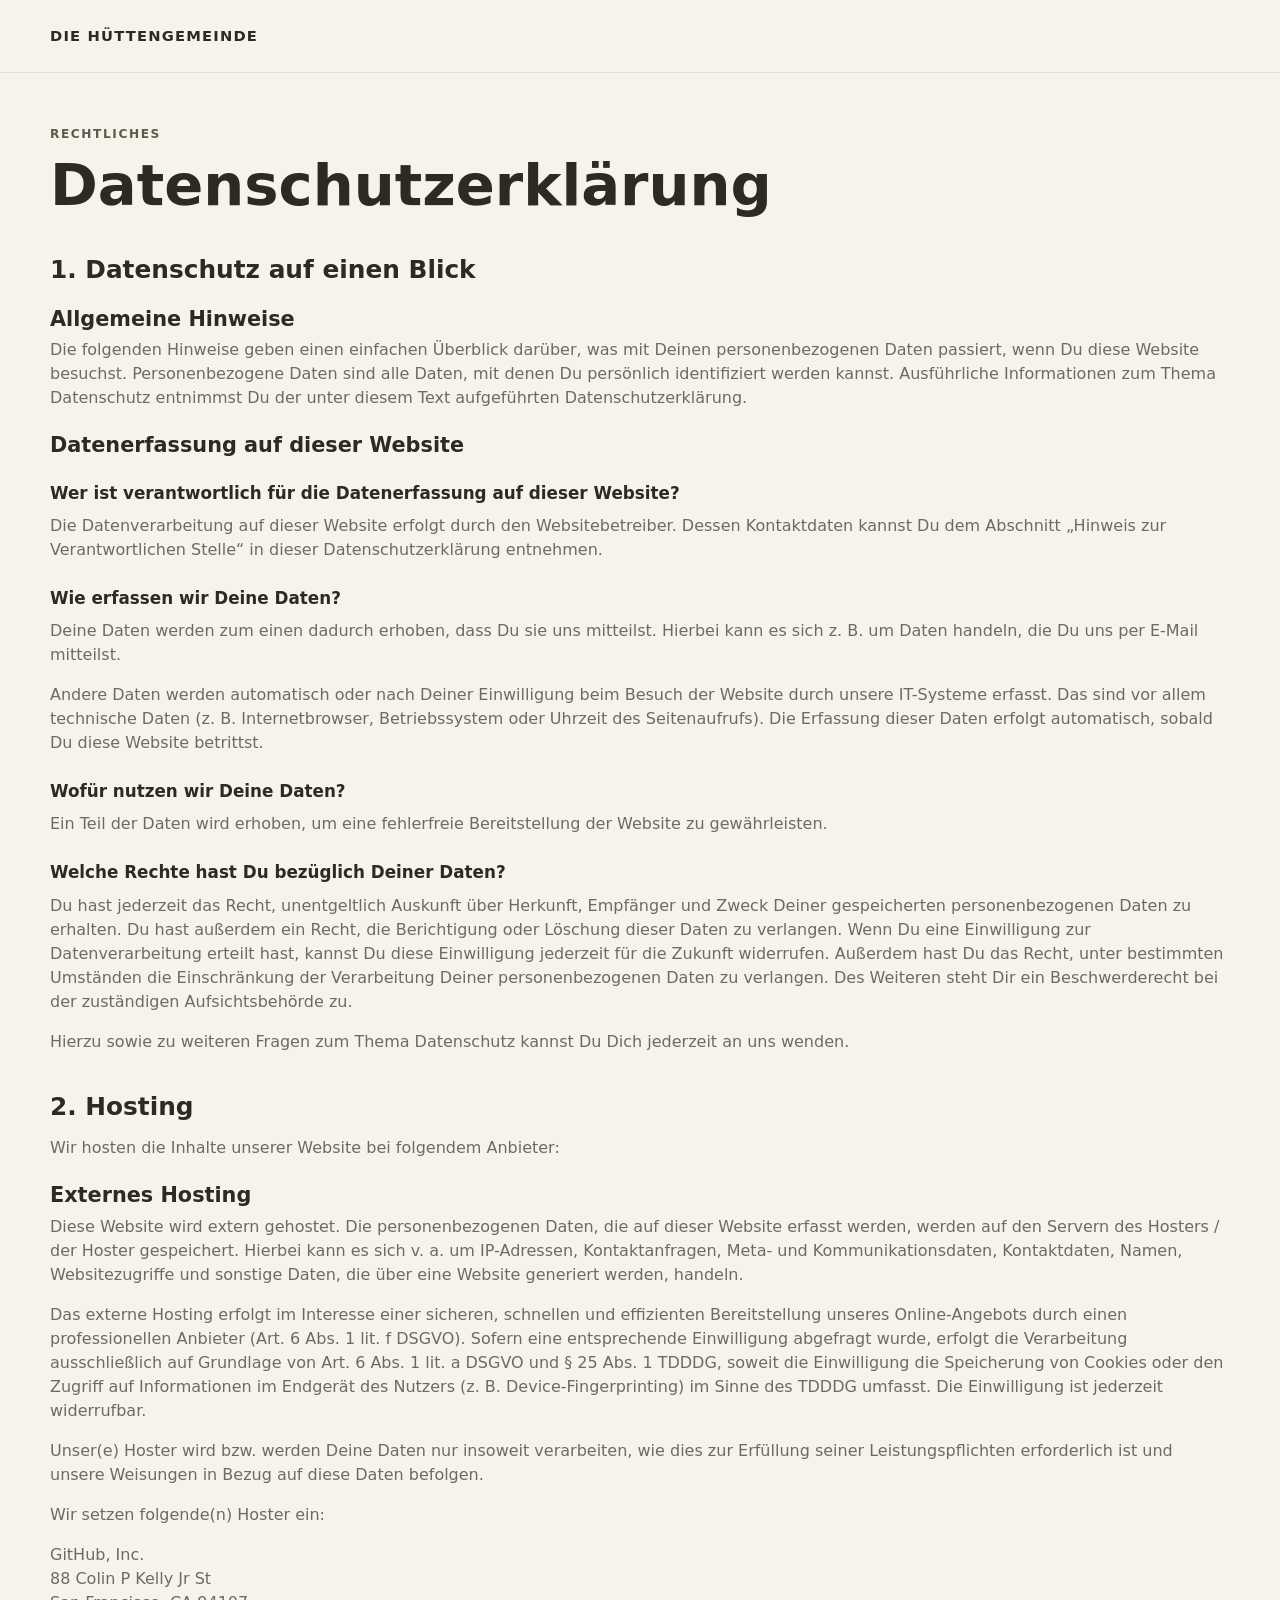
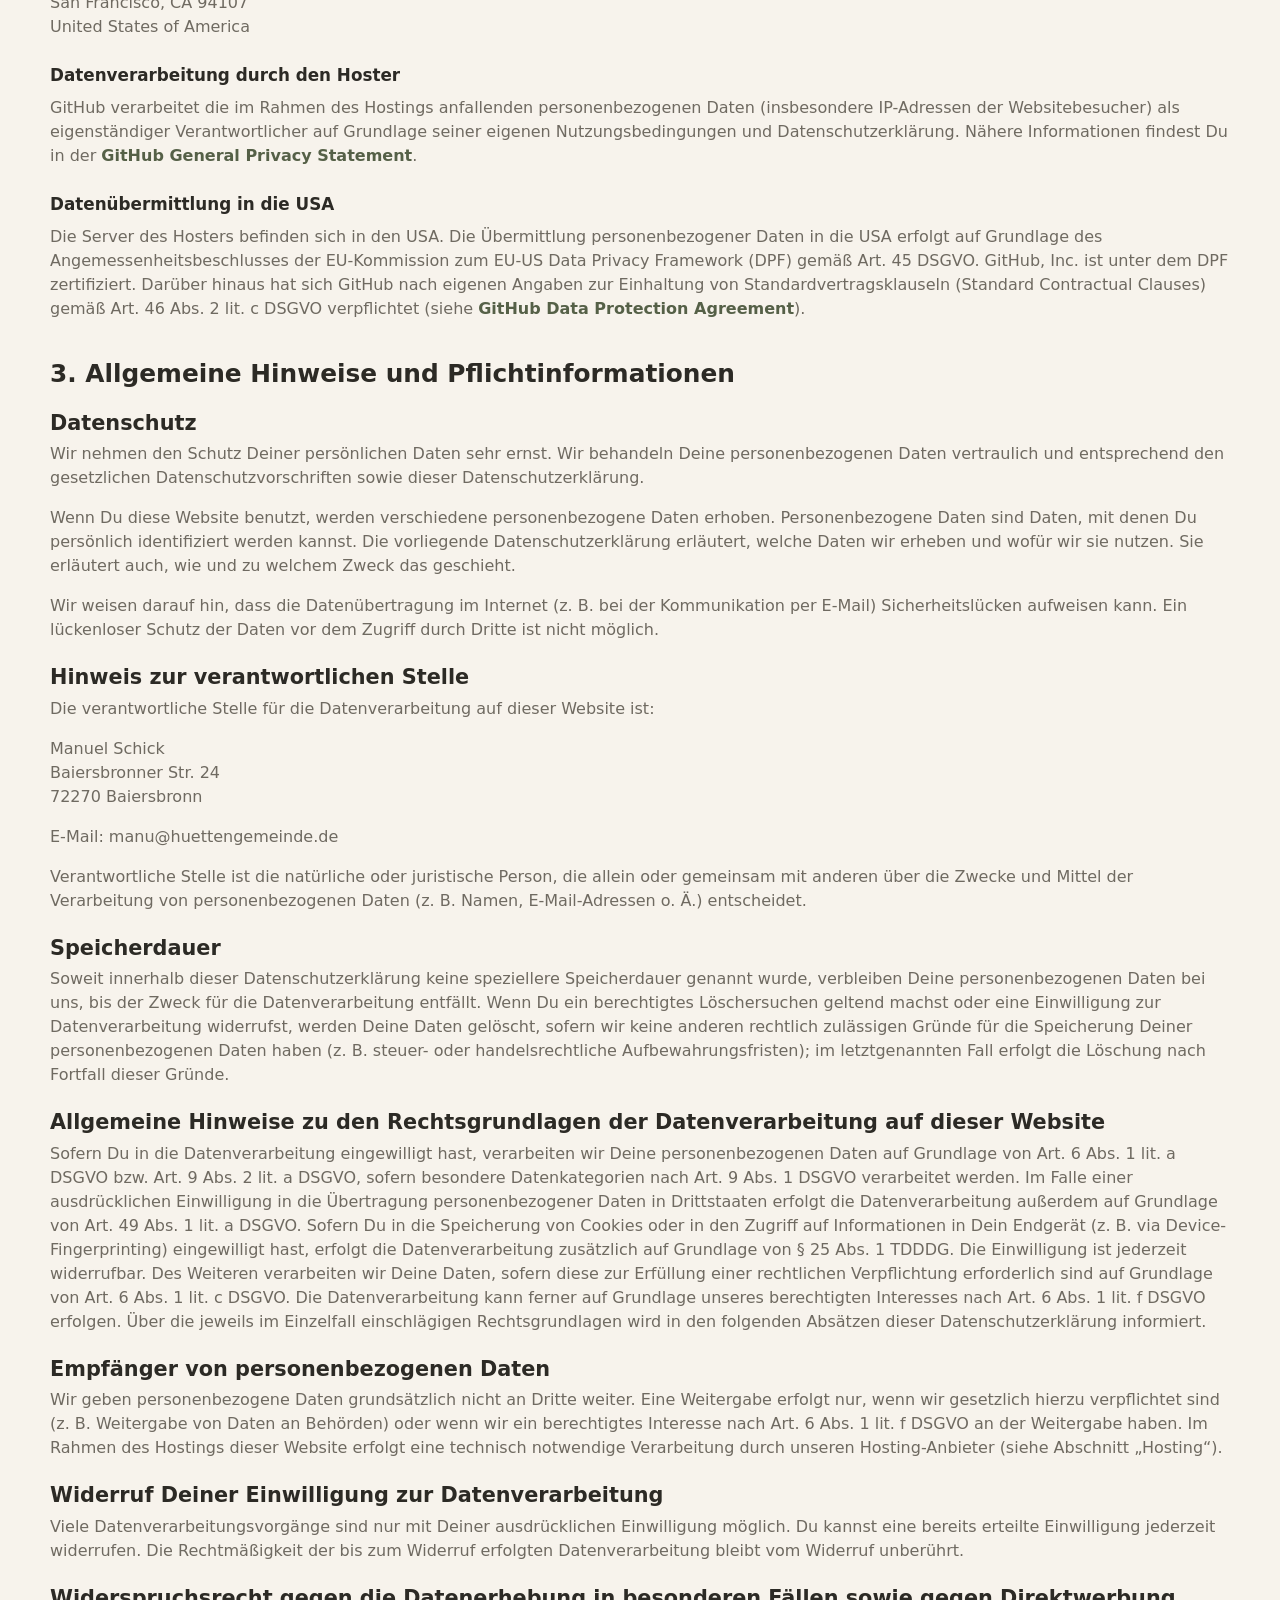
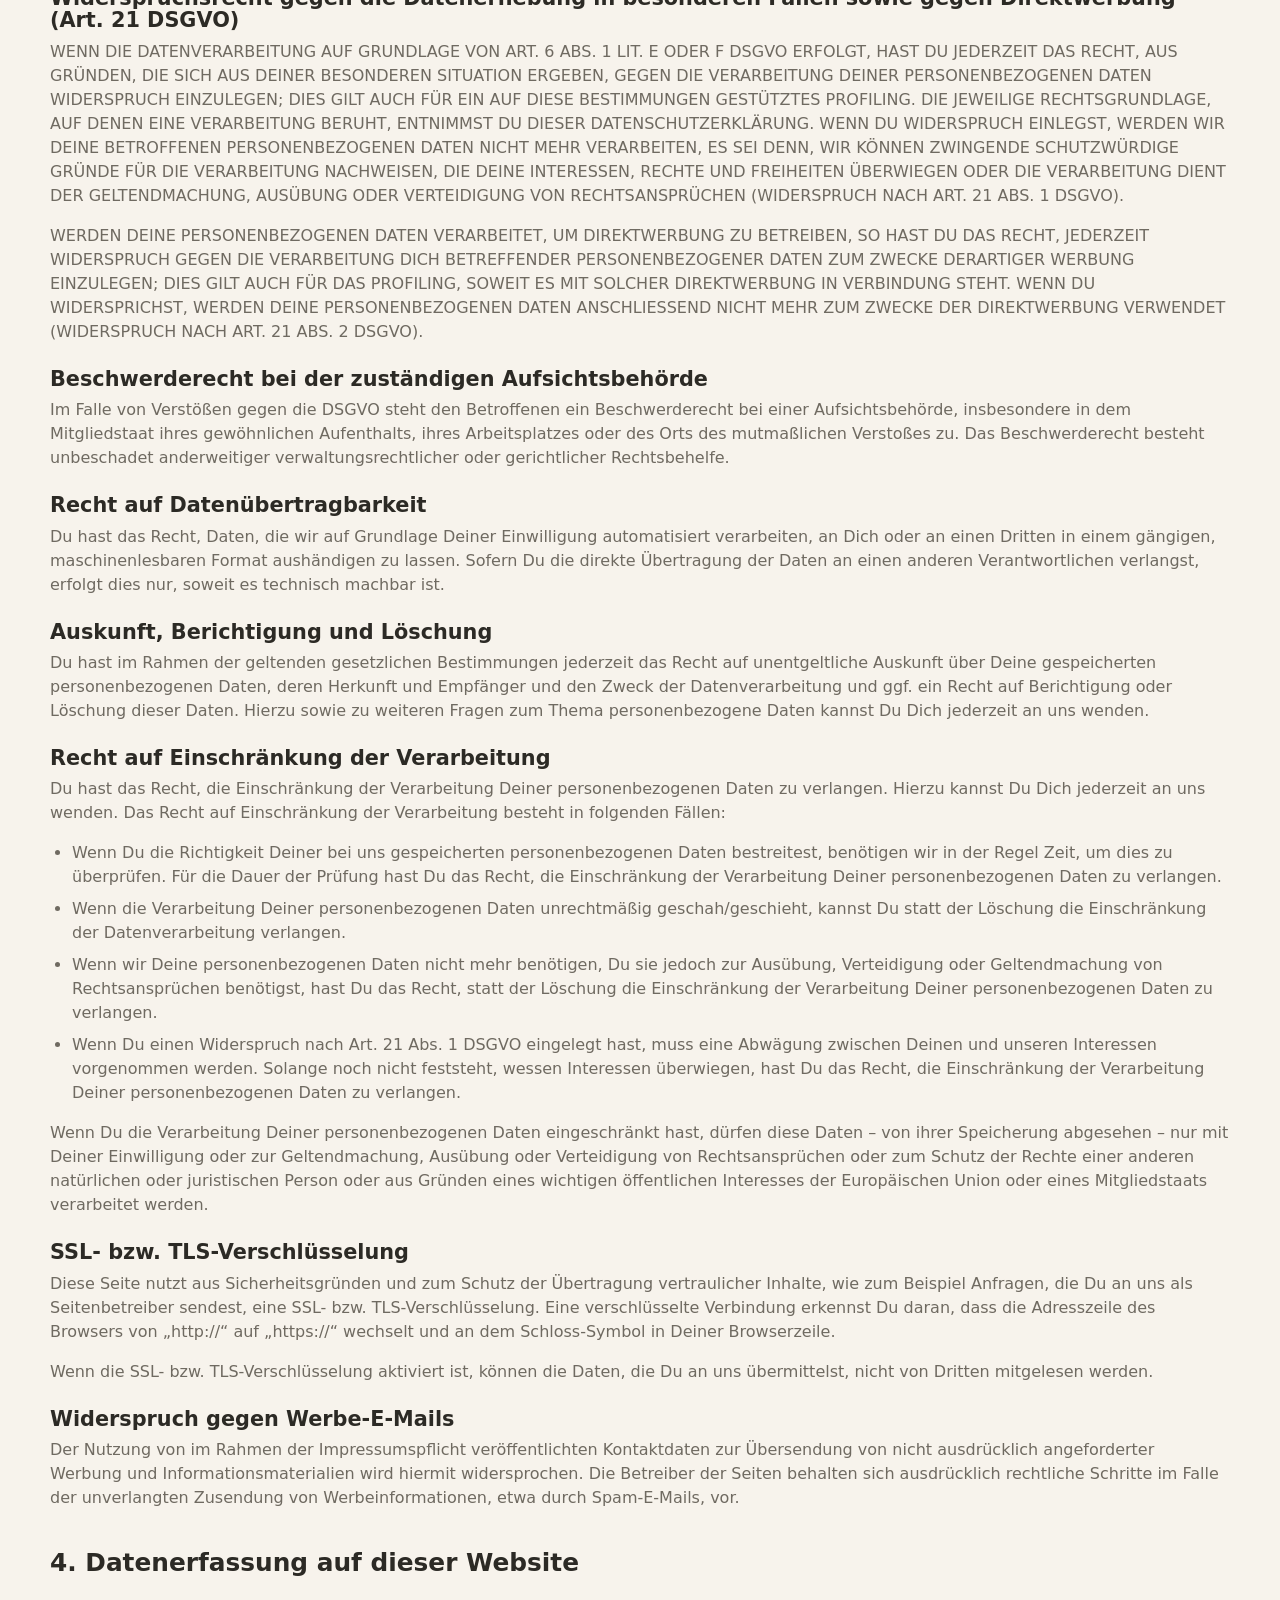
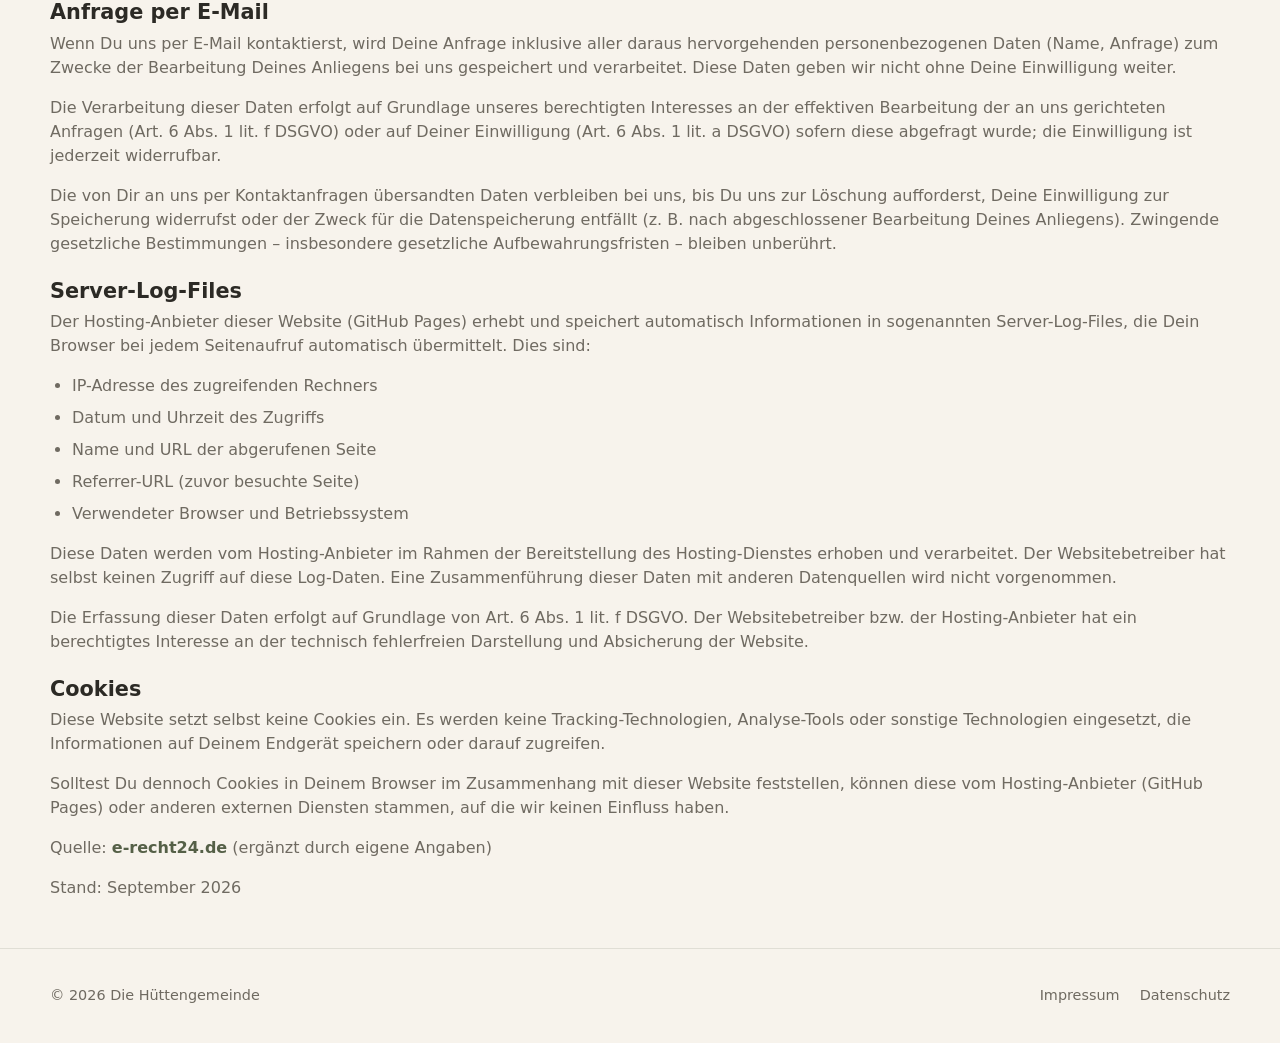
==== commit f1af3484: "Adds DNA" ====
--- a/docs/datenschutz.html
+++ b/docs/datenschutz.html
@@ -5,7 +5,6 @@
   <meta name="viewport" content="width=device-width, initial-scale=1.0">
   <title>Datenschutzerklärung - Die Hüttengemeinde</title>
   <link rel="stylesheet" href="main.css" />
-  <link rel="stylesheet" href="legal.css" />
 </head>
 
 <body>
@@ -27,51 +26,51 @@
 
     <section>
       <h2>1. Datenschutz auf einen Blick</h2>
-      <h3>Allgemeine Hinweise</h3> <p>Die folgenden Hinweise geben einen einfachen &Uuml;berblick dar&uuml;ber, was mit Deinen personenbezogenen Daten passiert, wenn Du diese Website besuchst. Personenbezogene Daten sind alle Daten, mit denen Du pers&ouml;nlich identifiziert werden kannst. Ausf&uuml;hrliche Informationen zum Thema Datenschutz entnimmst Du der unter diesem Text aufgef&uuml;hrten Datenschutzerkl&auml;rung.</p>
-      <h3>Datenerfassung auf dieser Website</h3> <h4>Wer ist verantwortlich f&uuml;r die Datenerfassung auf dieser Website?</h4> <p>Die Datenverarbeitung auf dieser Website erfolgt durch den Websitebetreiber. Dessen Kontaktdaten kannst Du dem Abschnitt &bdquo;Hinweis zur Verantwortlichen Stelle&ldquo; in dieser Datenschutzerkl&auml;rung entnehmen.</p> <h4>Wie erfassen wir Deine Daten?</h4> <p>Deine Daten werden zum einen dadurch erhoben, dass Du sie uns mitteilst. Hierbei kann es sich z.&nbsp;B. um Daten handeln, die Du uns per E-Mail mitteilst.</p> <p>Andere Daten werden automatisch oder nach Deiner Einwilligung beim Besuch der Website durch unsere IT-Systeme erfasst. Das sind vor allem technische Daten (z.&nbsp;B. Internetbrowser, Betriebssystem oder Uhrzeit des Seitenaufrufs). Die Erfassung dieser Daten erfolgt automatisch, sobald Du diese Website betrittst.</p> <h4>Wof&uuml;r nutzen wir Deine Daten?</h4> <p>Ein Teil der Daten wird erhoben, um eine fehlerfreie Bereitstellung der Website zu gew&auml;hrleisten.</p> <h4>Welche Rechte hast Du bez&uuml;glich Deiner Daten?</h4> <p>Du hast jederzeit das Recht, unentgeltlich Auskunft &uuml;ber Herkunft, Empf&auml;nger und Zweck Deiner gespeicherten personenbezogenen Daten zu erhalten. Du hast au&szlig;erdem ein Recht, die Berichtigung oder L&ouml;schung dieser Daten zu verlangen. Wenn Du eine Einwilligung zur Datenverarbeitung erteilt hast, kannst Du diese Einwilligung jederzeit f&uuml;r die Zukunft widerrufen. Au&szlig;erdem hast Du das Recht, unter bestimmten Umst&auml;nden die Einschr&auml;nkung der Verarbeitung Deiner personenbezogenen Daten zu verlangen. Des Weiteren steht Dir ein Beschwerderecht bei der zust&auml;ndigen Aufsichtsbeh&ouml;rde zu.</p> <p>Hierzu sowie zu weiteren Fragen zum Thema Datenschutz kannst Du Dich jederzeit an uns wenden.</p>
+      <h3>Allgemeine Hinweise</h3> <p>Die folgenden Hinweise geben einen einfachen Überblick darüber, was mit Deinen personenbezogenen Daten passiert, wenn Du diese Website besuchst. Personenbezogene Daten sind alle Daten, mit denen Du persönlich identifiziert werden kannst. Ausführliche Informationen zum Thema Datenschutz entnimmst Du der unter diesem Text aufgeführten Datenschutzerklärung.</p>
+      <h3>Datenerfassung auf dieser Website</h3> <h4>Wer ist verantwortlich für die Datenerfassung auf dieser Website?</h4> <p>Die Datenverarbeitung auf dieser Website erfolgt durch den Websitebetreiber. Dessen Kontaktdaten kannst Du dem Abschnitt &bdquo;Hinweis zur Verantwortlichen Stelle&ldquo; in dieser Datenschutzerklärung entnehmen.</p> <h4>Wie erfassen wir Deine Daten?</h4> <p>Deine Daten werden zum einen dadurch erhoben, dass Du sie uns mitteilst. Hierbei kann es sich z.&nbsp;B. um Daten handeln, die Du uns per E-Mail mitteilst.</p> <p>Andere Daten werden automatisch oder nach Deiner Einwilligung beim Besuch der Website durch unsere IT-Systeme erfasst. Das sind vor allem technische Daten (z.&nbsp;B. Internetbrowser, Betriebssystem oder Uhrzeit des Seitenaufrufs). Die Erfassung dieser Daten erfolgt automatisch, sobald Du diese Website betrittst.</p> <h4>Wofür nutzen wir Deine Daten?</h4> <p>Ein Teil der Daten wird erhoben, um eine fehlerfreie Bereitstellung der Website zu gewährleisten.</p> <h4>Welche Rechte hast Du bezüglich Deiner Daten?</h4> <p>Du hast jederzeit das Recht, unentgeltlich Auskunft über Herkunft, Empfänger und Zweck Deiner gespeicherten personenbezogenen Daten zu erhalten. Du hast außerdem ein Recht, die Berichtigung oder Löschung dieser Daten zu verlangen. Wenn Du eine Einwilligung zur Datenverarbeitung erteilt hast, kannst Du diese Einwilligung jederzeit für die Zukunft widerrufen. Außerdem hast Du das Recht, unter bestimmten Umständen die Einschränkung der Verarbeitung Deiner personenbezogenen Daten zu verlangen. Des Weiteren steht Dir ein Beschwerderecht bei der zuständigen Aufsichtsbehörde zu.</p> <p>Hierzu sowie zu weiteren Fragen zum Thema Datenschutz kannst Du Dich jederzeit an uns wenden.</p>
     </section>
 
     <section>
       <h2>2. Hosting</h2>
       <p>Wir hosten die Inhalte unserer Website bei folgendem Anbieter:</p>
-      <h3>Externes Hosting</h3> <p>Diese Website wird extern gehostet. Die personenbezogenen Daten, die auf dieser Website erfasst werden, werden auf den Servern des Hosters / der Hoster gespeichert. Hierbei kann es sich v.&nbsp;a. um IP-Adressen, Kontaktanfragen, Meta- und Kommunikationsdaten, Kontaktdaten, Namen, Websitezugriffe und sonstige Daten, die &uuml;ber eine Website generiert werden, handeln.</p> <p>Das externe Hosting erfolgt im Interesse einer sicheren, schnellen und effizienten Bereitstellung unseres Online-Angebots durch einen professionellen Anbieter (Art. 6 Abs. 1 lit. f DSGVO). Sofern eine entsprechende Einwilligung abgefragt wurde, erfolgt die Verarbeitung ausschlie&szlig;lich auf Grundlage von Art. 6 Abs. 1 lit. a DSGVO und &sect; 25 Abs. 1 TDDDG, soweit die Einwilligung die Speicherung von Cookies oder den Zugriff auf Informationen im Endger&auml;t des Nutzers (z.&nbsp;B. Device-Fingerprinting) im Sinne des TDDDG umfasst. Die Einwilligung ist jederzeit widerrufbar.</p> <p>Unser(e) Hoster wird bzw. werden Deine Daten nur insoweit verarbeiten, wie dies zur Erf&uuml;llung seiner Leistungspflichten erforderlich ist und unsere Weisungen in Bezug auf diese Daten befolgen.</p> <p>Wir setzen folgende(n) Hoster ein:</p>
+      <h3>Externes Hosting</h3> <p>Diese Website wird extern gehostet. Die personenbezogenen Daten, die auf dieser Website erfasst werden, werden auf den Servern des Hosters / der Hoster gespeichert. Hierbei kann es sich v.&nbsp;a. um IP-Adressen, Kontaktanfragen, Meta- und Kommunikationsdaten, Kontaktdaten, Namen, Websitezugriffe und sonstige Daten, die über eine Website generiert werden, handeln.</p> <p>Das externe Hosting erfolgt im Interesse einer sicheren, schnellen und effizienten Bereitstellung unseres Online-Angebots durch einen professionellen Anbieter (Art. 6 Abs. 1 lit. f DSGVO). Sofern eine entsprechende Einwilligung abgefragt wurde, erfolgt die Verarbeitung ausschließlich auf Grundlage von Art. 6 Abs. 1 lit. a DSGVO und &sect; 25 Abs. 1 TDDDG, soweit die Einwilligung die Speicherung von Cookies oder den Zugriff auf Informationen im Endgerät des Nutzers (z.&nbsp;B. Device-Fingerprinting) im Sinne des TDDDG umfasst. Die Einwilligung ist jederzeit widerrufbar.</p> <p>Unser(e) Hoster wird bzw. werden Deine Daten nur insoweit verarbeiten, wie dies zur Erfüllung seiner Leistungspflichten erforderlich ist und unsere Weisungen in Bezug auf diese Daten befolgen.</p> <p>Wir setzen folgende(n) Hoster ein:</p>
       <p>GitHub, Inc.<br />
 88 Colin P Kelly Jr St<br />
 San Francisco, CA 94107<br />
 United States of America</p>
-      <h4>Datenverarbeitung durch den Hoster</h4> <p>GitHub verarbeitet die im Rahmen des Hostings anfallenden personenbezogenen Daten (insbesondere IP-Adressen der Websitebesucher) als eigenst&auml;ndiger Verantwortlicher auf Grundlage seiner eigenen Nutzungsbedingungen und Datenschutzerkl&auml;rung. N&auml;here Informationen findest Du in der <a href="https://docs.github.com/en/site-policy/privacy-policies/github-general-privacy-statement">GitHub General Privacy Statement</a>.</p>
-      <h4>Daten&uuml;bermittlung in die USA</h4> <p>Die Server des Hosters befinden sich in den USA. Die &Uuml;bermittlung personenbezogener Daten in die USA erfolgt auf Grundlage des Angemessenheitsbeschlusses der EU-Kommission zum EU-US Data Privacy Framework (DPF) gem&auml;&szlig; Art. 45 DSGVO. GitHub, Inc. ist unter dem DPF zertifiziert. Dar&uuml;ber hinaus hat sich GitHub nach eigenen Angaben zur Einhaltung von Standardvertragsklauseln (Standard Contractual Clauses) gem&auml;&szlig; Art. 46 Abs. 2 lit. c DSGVO verpflichtet (siehe <a href="https://github.com/customer-terms/github-data-protection-agreement">GitHub Data Protection Agreement</a>).</p>
+      <h4>Datenverarbeitung durch den Hoster</h4> <p>GitHub verarbeitet die im Rahmen des Hostings anfallenden personenbezogenen Daten (insbesondere IP-Adressen der Websitebesucher) als eigenständiger Verantwortlicher auf Grundlage seiner eigenen Nutzungsbedingungen und Datenschutzerklärung. Nähere Informationen findest Du in der <a href="https://docs.github.com/en/site-policy/privacy-policies/github-general-privacy-statement">GitHub General Privacy Statement</a>.</p>
+      <h4>Datenübermittlung in die USA</h4> <p>Die Server des Hosters befinden sich in den USA. Die Übermittlung personenbezogener Daten in die USA erfolgt auf Grundlage des Angemessenheitsbeschlusses der EU-Kommission zum EU-US Data Privacy Framework (DPF) gemäß Art. 45 DSGVO. GitHub, Inc. ist unter dem DPF zertifiziert. Darüber hinaus hat sich GitHub nach eigenen Angaben zur Einhaltung von Standardvertragsklauseln (Standard Contractual Clauses) gemäß Art. 46 Abs. 2 lit. c DSGVO verpflichtet (siehe <a href="https://github.com/customer-terms/github-data-protection-agreement">GitHub Data Protection Agreement</a>).</p>
     </section>
 
     <section>
       <h2>3. Allgemeine Hinweise und Pflicht&shy;informationen</h2>
-      <h3>Datenschutz</h3> <p>Wir nehmen den Schutz Deiner pers&ouml;nlichen Daten sehr ernst. Wir behandeln Deine personenbezogenen Daten vertraulich und entsprechend den gesetzlichen Datenschutzvorschriften sowie dieser Datenschutzerkl&auml;rung.</p> <p>Wenn Du diese Website benutzt, werden verschiedene personenbezogene Daten erhoben. Personenbezogene Daten sind Daten, mit denen Du pers&ouml;nlich identifiziert werden kannst. Die vorliegende Datenschutzerkl&auml;rung erl&auml;utert, welche Daten wir erheben und wof&uuml;r wir sie nutzen. Sie erl&auml;utert auch, wie und zu welchem Zweck das geschieht.</p> <p>Wir weisen darauf hin, dass die Daten&uuml;bertragung im Internet (z.&nbsp;B. bei der Kommunikation per E-Mail) Sicherheitsl&uuml;cken aufweisen kann. Ein l&uuml;ckenloser Schutz der Daten vor dem Zugriff durch Dritte ist nicht m&ouml;glich.</p>
-      <h3>Hinweis zur verantwortlichen Stelle</h3> <p>Die verantwortliche Stelle f&uuml;r die Datenverarbeitung auf dieser Website ist:</p> <p>Manuel Schick<br />
+      <h3>Datenschutz</h3> <p>Wir nehmen den Schutz Deiner persönlichen Daten sehr ernst. Wir behandeln Deine personenbezogenen Daten vertraulich und entsprechend den gesetzlichen Datenschutzvorschriften sowie dieser Datenschutzerklärung.</p> <p>Wenn Du diese Website benutzt, werden verschiedene personenbezogene Daten erhoben. Personenbezogene Daten sind Daten, mit denen Du persönlich identifiziert werden kannst. Die vorliegende Datenschutzerklärung erläutert, welche Daten wir erheben und wofür wir sie nutzen. Sie erläutert auch, wie und zu welchem Zweck das geschieht.</p> <p>Wir weisen darauf hin, dass die Datenübertragung im Internet (z.&nbsp;B. bei der Kommunikation per E-Mail) Sicherheitslücken aufweisen kann. Ein lückenloser Schutz der Daten vor dem Zugriff durch Dritte ist nicht möglich.</p>
+      <h3>Hinweis zur verantwortlichen Stelle</h3> <p>Die verantwortliche Stelle für die Datenverarbeitung auf dieser Website ist:</p> <p>Manuel Schick<br />
 Baiersbronner Str. 24<br />
 72270 Baiersbronn</p>
 
       <p>E-Mail: manu@huettengemeinde.de</p>
-      <p>Verantwortliche Stelle ist die nat&uuml;rliche oder juristische Person, die allein oder gemeinsam mit anderen &uuml;ber die Zwecke und Mittel der Verarbeitung von personenbezogenen Daten (z.&nbsp;B. Namen, E-Mail-Adressen o. &Auml;.) entscheidet.</p>
+      <p>Verantwortliche Stelle ist die natürliche oder juristische Person, die allein oder gemeinsam mit anderen über die Zwecke und Mittel der Verarbeitung von personenbezogenen Daten (z.&nbsp;B. Namen, E-Mail-Adressen o. Ä.) entscheidet.</p>
 
-      <h3>Speicherdauer</h3> <p>Soweit innerhalb dieser Datenschutzerkl&auml;rung keine speziellere Speicherdauer genannt wurde, verbleiben Deine personenbezogenen Daten bei uns, bis der Zweck f&uuml;r die Datenverarbeitung entf&auml;llt. Wenn Du ein berechtigtes L&ouml;schersuchen geltend machst oder eine Einwilligung zur Datenverarbeitung widerrufst, werden Deine Daten gel&ouml;scht, sofern wir keine anderen rechtlich zul&auml;ssigen Gr&uuml;nde f&uuml;r die Speicherung Deiner personenbezogenen Daten haben (z.&nbsp;B. steuer- oder handelsrechtliche Aufbewahrungsfristen); im letztgenannten Fall erfolgt die L&ouml;schung nach Fortfall dieser Gr&uuml;nde.</p>
-      <h3>Allgemeine Hinweise zu den Rechtsgrundlagen der Datenverarbeitung auf dieser Website</h3> <p>Sofern Du in die Datenverarbeitung eingewilligt hast, verarbeiten wir Deine personenbezogenen Daten auf Grundlage von Art. 6 Abs. 1 lit. a DSGVO bzw. Art. 9 Abs. 2 lit. a DSGVO, sofern besondere Datenkategorien nach Art. 9 Abs. 1 DSGVO verarbeitet werden. Im Falle einer ausdr&uuml;cklichen Einwilligung in die &Uuml;bertragung personenbezogener Daten in Drittstaaten erfolgt die Datenverarbeitung au&szlig;erdem auf Grundlage von Art. 49 Abs. 1 lit. a DSGVO. Sofern Du in die Speicherung von Cookies oder in den Zugriff auf Informationen in Dein Endger&auml;t (z.&nbsp;B. via Device-Fingerprinting) eingewilligt hast, erfolgt die Datenverarbeitung zus&auml;tzlich auf Grundlage von &sect; 25 Abs. 1 TDDDG. Die Einwilligung ist jederzeit widerrufbar. Des Weiteren verarbeiten wir Deine Daten, sofern diese zur Erf&uuml;llung einer rechtlichen Verpflichtung erforderlich sind auf Grundlage von Art. 6 Abs. 1 lit. c DSGVO. Die Datenverarbeitung kann ferner auf Grundlage unseres berechtigten Interesses nach Art. 6 Abs. 1 lit. f DSGVO erfolgen. &Uuml;ber die jeweils im Einzelfall einschl&auml;gigen Rechtsgrundlagen wird in den folgenden Abs&auml;tzen dieser Datenschutzerkl&auml;rung informiert.</p>
-      <h3>Empf&auml;nger von personenbezogenen Daten</h3> <p>Wir geben personenbezogene Daten grunds&auml;tzlich nicht an Dritte weiter. Eine Weitergabe erfolgt nur, wenn wir gesetzlich hierzu verpflichtet sind (z.&nbsp;B. Weitergabe von Daten an Beh&ouml;rden) oder wenn wir ein berechtigtes Interesse nach Art. 6 Abs. 1 lit. f DSGVO an der Weitergabe haben. Im Rahmen des Hostings dieser Website erfolgt eine technisch notwendige Verarbeitung durch unseren Hosting-Anbieter (siehe Abschnitt &bdquo;Hosting&ldquo;).</p>
-      <h3>Widerruf Deiner Einwilligung zur Datenverarbeitung</h3> <p>Viele Datenverarbeitungsvorg&auml;nge sind nur mit Deiner ausdr&uuml;cklichen Einwilligung m&ouml;glich. Du kannst eine bereits erteilte Einwilligung jederzeit widerrufen. Die Rechtm&auml;&szlig;igkeit der bis zum Widerruf erfolgten Datenverarbeitung bleibt vom Widerruf unber&uuml;hrt.</p>
-      <h3>Widerspruchsrecht gegen die Datenerhebung in besonderen F&auml;llen sowie gegen Direktwerbung (Art. 21 DSGVO)</h3> <p>WENN DIE DATENVERARBEITUNG AUF GRUNDLAGE VON ART. 6 ABS. 1 LIT. E ODER F DSGVO ERFOLGT, HAST DU JEDERZEIT DAS RECHT, AUS GR&Uuml;NDEN, DIE SICH AUS DEINER BESONDEREN SITUATION ERGEBEN, GEGEN DIE VERARBEITUNG DEINER PERSONENBEZOGENEN DATEN WIDERSPRUCH EINZULEGEN; DIES GILT AUCH F&Uuml;R EIN AUF DIESE BESTIMMUNGEN GEST&Uuml;TZTES PROFILING. DIE JEWEILIGE RECHTSGRUNDLAGE, AUF DENEN EINE VERARBEITUNG BERUHT, ENTNIMMST DU DIESER DATENSCHUTZERKL&Auml;RUNG. WENN DU WIDERSPRUCH EINLEGST, WERDEN WIR DEINE BETROFFENEN PERSONENBEZOGENEN DATEN NICHT MEHR VERARBEITEN, ES SEI DENN, WIR K&Ouml;NNEN ZWINGENDE SCHUTZW&Uuml;RDIGE GR&Uuml;NDE F&Uuml;R DIE VERARBEITUNG NACHWEISEN, DIE DEINE INTERESSEN, RECHTE UND FREIHEITEN &Uuml;BERWIEGEN ODER DIE VERARBEITUNG DIENT DER GELTENDMACHUNG, AUS&Uuml;BUNG ODER VERTEIDIGUNG VON RECHTSANSPR&Uuml;CHEN (WIDERSPRUCH NACH ART. 21 ABS. 1 DSGVO).</p> <p>WERDEN DEINE PERSONENBEZOGENEN DATEN VERARBEITET, UM DIREKTWERBUNG ZU BETREIBEN, SO HAST DU DAS RECHT, JEDERZEIT WIDERSPRUCH GEGEN DIE VERARBEITUNG DICH BETREFFENDER PERSONENBEZOGENER DATEN ZUM ZWECKE DERARTIGER WERBUNG EINZULEGEN; DIES GILT AUCH F&Uuml;R DAS PROFILING, SOWEIT ES MIT SOLCHER DIREKTWERBUNG IN VERBINDUNG STEHT. WENN DU WIDERSPRICHST, WERDEN DEINE PERSONENBEZOGENEN DATEN ANSCHLIESSEND NICHT MEHR ZUM ZWECKE DER DIREKTWERBUNG VERWENDET (WIDERSPRUCH NACH ART. 21 ABS. 2 DSGVO).</p>
-      <h3>Beschwerde&shy;recht bei der zust&auml;ndigen Aufsichts&shy;beh&ouml;rde</h3> <p>Im Falle von Verst&ouml;&szlig;en gegen die DSGVO steht den Betroffenen ein Beschwerderecht bei einer Aufsichtsbeh&ouml;rde, insbesondere in dem Mitgliedstaat ihres gew&ouml;hnlichen Aufenthalts, ihres Arbeitsplatzes oder des Orts des mutma&szlig;lichen Versto&szlig;es zu. Das Beschwerderecht besteht unbeschadet anderweitiger verwaltungsrechtlicher oder gerichtlicher Rechtsbehelfe.</p>
-      <h3>Recht auf Daten&shy;&uuml;bertrag&shy;barkeit</h3> <p>Du hast das Recht, Daten, die wir auf Grundlage Deiner Einwilligung automatisiert verarbeiten, an Dich oder an einen Dritten in einem g&auml;ngigen, maschinenlesbaren Format aush&auml;ndigen zu lassen. Sofern Du die direkte &Uuml;bertragung der Daten an einen anderen Verantwortlichen verlangst, erfolgt dies nur, soweit es technisch machbar ist.</p>
-      <h3>Auskunft, Berichtigung und L&ouml;schung</h3> <p>Du hast im Rahmen der geltenden gesetzlichen Bestimmungen jederzeit das Recht auf unentgeltliche Auskunft &uuml;ber Deine gespeicherten personenbezogenen Daten, deren Herkunft und Empf&auml;nger und den Zweck der Datenverarbeitung und ggf. ein Recht auf Berichtigung oder L&ouml;schung dieser Daten. Hierzu sowie zu weiteren Fragen zum Thema personenbezogene Daten kannst Du Dich jederzeit an uns wenden.</p>
-      <h3>Recht auf Einschr&auml;nkung der Verarbeitung</h3> <p>Du hast das Recht, die Einschr&auml;nkung der Verarbeitung Deiner personenbezogenen Daten zu verlangen. Hierzu kannst Du Dich jederzeit an uns wenden. Das Recht auf Einschr&auml;nkung der Verarbeitung besteht in folgenden F&auml;llen:</p> <ul> <li>Wenn Du die Richtigkeit Deiner bei uns gespeicherten personenbezogenen Daten bestreitest, ben&ouml;tigen wir in der Regel Zeit, um dies zu &uuml;berpr&uuml;fen. F&uuml;r die Dauer der Pr&uuml;fung hast Du das Recht, die Einschr&auml;nkung der Verarbeitung Deiner personenbezogenen Daten zu verlangen.</li> <li>Wenn die Verarbeitung Deiner personenbezogenen Daten unrechtm&auml;&szlig;ig geschah/geschieht, kannst Du statt der L&ouml;schung die Einschr&auml;nkung der Datenverarbeitung verlangen.</li> <li>Wenn wir Deine personenbezogenen Daten nicht mehr ben&ouml;tigen, Du sie jedoch zur Aus&uuml;bung, Verteidigung oder Geltendmachung von Rechtsanspr&uuml;chen ben&ouml;tigst, hast Du das Recht, statt der L&ouml;schung die Einschr&auml;nkung der Verarbeitung Deiner personenbezogenen Daten zu verlangen.</li> <li>Wenn Du einen Widerspruch nach Art. 21 Abs. 1 DSGVO eingelegt hast, muss eine Abw&auml;gung zwischen Deinen und unseren Interessen vorgenommen werden. Solange noch nicht feststeht, wessen Interessen &uuml;berwiegen, hast Du das Recht, die Einschr&auml;nkung der Verarbeitung Deiner personenbezogenen Daten zu verlangen.</li> </ul> <p>Wenn Du die Verarbeitung Deiner personenbezogenen Daten eingeschr&auml;nkt hast, d&uuml;rfen diese Daten &ndash; von ihrer Speicherung abgesehen &ndash; nur mit Deiner Einwilligung oder zur Geltendmachung, Aus&uuml;bung oder Verteidigung von Rechtsanspr&uuml;chen oder zum Schutz der Rechte einer anderen nat&uuml;rlichen oder juristischen Person oder aus Gr&uuml;nden eines wichtigen &ouml;ffentlichen Interesses der Europ&auml;ischen Union oder eines Mitgliedstaats verarbeitet werden.</p>
-      <h3>SSL- bzw. TLS-Verschl&uuml;sselung</h3> <p>Diese Seite nutzt aus Sicherheitsgr&uuml;nden und zum Schutz der &Uuml;bertragung vertraulicher Inhalte, wie zum Beispiel Anfragen, die Du an uns als Seitenbetreiber sendest, eine SSL- bzw. TLS-Verschl&uuml;sselung. Eine verschl&uuml;sselte Verbindung erkennst Du daran, dass die Adresszeile des Browsers von &bdquo;http://&ldquo; auf &bdquo;https://&ldquo; wechselt und an dem Schloss-Symbol in Deiner Browserzeile.</p> <p>Wenn die SSL- bzw. TLS-Verschl&uuml;sselung aktiviert ist, k&ouml;nnen die Daten, die Du an uns &uuml;bermittelst, nicht von Dritten mitgelesen werden.</p>
-      <h3>Widerspruch gegen Werbe-E-Mails</h3> <p>Der Nutzung von im Rahmen der Impressumspflicht ver&ouml;ffentlichten Kontaktdaten zur &Uuml;bersendung von nicht ausdr&uuml;cklich angeforderter Werbung und Informationsmaterialien wird hiermit widersprochen. Die Betreiber der Seiten behalten sich ausdr&uuml;cklich rechtliche Schritte im Falle der unverlangten Zusendung von Werbeinformationen, etwa durch Spam-E-Mails, vor.</p>
+      <h3>Speicherdauer</h3> <p>Soweit innerhalb dieser Datenschutzerklärung keine speziellere Speicherdauer genannt wurde, verbleiben Deine personenbezogenen Daten bei uns, bis der Zweck für die Datenverarbeitung entfällt. Wenn Du ein berechtigtes Löschersuchen geltend machst oder eine Einwilligung zur Datenverarbeitung widerrufst, werden Deine Daten gelöscht, sofern wir keine anderen rechtlich zulässigen Gründe für die Speicherung Deiner personenbezogenen Daten haben (z.&nbsp;B. steuer- oder handelsrechtliche Aufbewahrungsfristen); im letztgenannten Fall erfolgt die Löschung nach Fortfall dieser Gründe.</p>
+      <h3>Allgemeine Hinweise zu den Rechtsgrundlagen der Datenverarbeitung auf dieser Website</h3> <p>Sofern Du in die Datenverarbeitung eingewilligt hast, verarbeiten wir Deine personenbezogenen Daten auf Grundlage von Art. 6 Abs. 1 lit. a DSGVO bzw. Art. 9 Abs. 2 lit. a DSGVO, sofern besondere Datenkategorien nach Art. 9 Abs. 1 DSGVO verarbeitet werden. Im Falle einer ausdrücklichen Einwilligung in die Übertragung personenbezogener Daten in Drittstaaten erfolgt die Datenverarbeitung außerdem auf Grundlage von Art. 49 Abs. 1 lit. a DSGVO. Sofern Du in die Speicherung von Cookies oder in den Zugriff auf Informationen in Dein Endgerät (z.&nbsp;B. via Device-Fingerprinting) eingewilligt hast, erfolgt die Datenverarbeitung zusätzlich auf Grundlage von &sect; 25 Abs. 1 TDDDG. Die Einwilligung ist jederzeit widerrufbar. Des Weiteren verarbeiten wir Deine Daten, sofern diese zur Erfüllung einer rechtlichen Verpflichtung erforderlich sind auf Grundlage von Art. 6 Abs. 1 lit. c DSGVO. Die Datenverarbeitung kann ferner auf Grundlage unseres berechtigten Interesses nach Art. 6 Abs. 1 lit. f DSGVO erfolgen. Über die jeweils im Einzelfall einschlägigen Rechtsgrundlagen wird in den folgenden Absätzen dieser Datenschutzerklärung informiert.</p>
+      <h3>Empfänger von personenbezogenen Daten</h3> <p>Wir geben personenbezogene Daten grundsätzlich nicht an Dritte weiter. Eine Weitergabe erfolgt nur, wenn wir gesetzlich hierzu verpflichtet sind (z.&nbsp;B. Weitergabe von Daten an Behörden) oder wenn wir ein berechtigtes Interesse nach Art. 6 Abs. 1 lit. f DSGVO an der Weitergabe haben. Im Rahmen des Hostings dieser Website erfolgt eine technisch notwendige Verarbeitung durch unseren Hosting-Anbieter (siehe Abschnitt &bdquo;Hosting&ldquo;).</p>
+      <h3>Widerruf Deiner Einwilligung zur Datenverarbeitung</h3> <p>Viele Datenverarbeitungsvorgänge sind nur mit Deiner ausdrücklichen Einwilligung möglich. Du kannst eine bereits erteilte Einwilligung jederzeit widerrufen. Die Rechtmäßigkeit der bis zum Widerruf erfolgten Datenverarbeitung bleibt vom Widerruf unberührt.</p>
+      <h3>Widerspruchsrecht gegen die Datenerhebung in besonderen Fällen sowie gegen Direktwerbung (Art. 21 DSGVO)</h3> <p>WENN DIE DATENVERARBEITUNG AUF GRUNDLAGE VON ART. 6 ABS. 1 LIT. E ODER F DSGVO ERFOLGT, HAST DU JEDERZEIT DAS RECHT, AUS GRÜNDEN, DIE SICH AUS DEINER BESONDEREN SITUATION ERGEBEN, GEGEN DIE VERARBEITUNG DEINER PERSONENBEZOGENEN DATEN WIDERSPRUCH EINZULEGEN; DIES GILT AUCH FÜR EIN AUF DIESE BESTIMMUNGEN GESTÜTZTES PROFILING. DIE JEWEILIGE RECHTSGRUNDLAGE, AUF DENEN EINE VERARBEITUNG BERUHT, ENTNIMMST DU DIESER DATENSCHUTZERKLÄRUNG. WENN DU WIDERSPRUCH EINLEGST, WERDEN WIR DEINE BETROFFENEN PERSONENBEZOGENEN DATEN NICHT MEHR VERARBEITEN, ES SEI DENN, WIR KÖNNEN ZWINGENDE SCHUTZWÜRDIGE GRÜNDE FÜR DIE VERARBEITUNG NACHWEISEN, DIE DEINE INTERESSEN, RECHTE UND FREIHEITEN ÜBERWIEGEN ODER DIE VERARBEITUNG DIENT DER GELTENDMACHUNG, AUSÜBUNG ODER VERTEIDIGUNG VON RECHTSANSPRÜCHEN (WIDERSPRUCH NACH ART. 21 ABS. 1 DSGVO).</p> <p>WERDEN DEINE PERSONENBEZOGENEN DATEN VERARBEITET, UM DIREKTWERBUNG ZU BETREIBEN, SO HAST DU DAS RECHT, JEDERZEIT WIDERSPRUCH GEGEN DIE VERARBEITUNG DICH BETREFFENDER PERSONENBEZOGENER DATEN ZUM ZWECKE DERARTIGER WERBUNG EINZULEGEN; DIES GILT AUCH FÜR DAS PROFILING, SOWEIT ES MIT SOLCHER DIREKTWERBUNG IN VERBINDUNG STEHT. WENN DU WIDERSPRICHST, WERDEN DEINE PERSONENBEZOGENEN DATEN ANSCHLIESSEND NICHT MEHR ZUM ZWECKE DER DIREKTWERBUNG VERWENDET (WIDERSPRUCH NACH ART. 21 ABS. 2 DSGVO).</p>
+      <h3>Beschwerde&shy;recht bei der zuständigen Aufsichts&shy;behörde</h3> <p>Im Falle von Verstößen gegen die DSGVO steht den Betroffenen ein Beschwerderecht bei einer Aufsichtsbehörde, insbesondere in dem Mitgliedstaat ihres gewöhnlichen Aufenthalts, ihres Arbeitsplatzes oder des Orts des mutmaßlichen Verstoßes zu. Das Beschwerderecht besteht unbeschadet anderweitiger verwaltungsrechtlicher oder gerichtlicher Rechtsbehelfe.</p>
+      <h3>Recht auf Daten&shy;übertrag&shy;barkeit</h3> <p>Du hast das Recht, Daten, die wir auf Grundlage Deiner Einwilligung automatisiert verarbeiten, an Dich oder an einen Dritten in einem gängigen, maschinenlesbaren Format aushändigen zu lassen. Sofern Du die direkte Übertragung der Daten an einen anderen Verantwortlichen verlangst, erfolgt dies nur, soweit es technisch machbar ist.</p>
+      <h3>Auskunft, Berichtigung und Löschung</h3> <p>Du hast im Rahmen der geltenden gesetzlichen Bestimmungen jederzeit das Recht auf unentgeltliche Auskunft über Deine gespeicherten personenbezogenen Daten, deren Herkunft und Empfänger und den Zweck der Datenverarbeitung und ggf. ein Recht auf Berichtigung oder Löschung dieser Daten. Hierzu sowie zu weiteren Fragen zum Thema personenbezogene Daten kannst Du Dich jederzeit an uns wenden.</p>
+      <h3>Recht auf Einschränkung der Verarbeitung</h3> <p>Du hast das Recht, die Einschränkung der Verarbeitung Deiner personenbezogenen Daten zu verlangen. Hierzu kannst Du Dich jederzeit an uns wenden. Das Recht auf Einschränkung der Verarbeitung besteht in folgenden Fällen:</p> <ul> <li>Wenn Du die Richtigkeit Deiner bei uns gespeicherten personenbezogenen Daten bestreitest, benötigen wir in der Regel Zeit, um dies zu überprüfen. Für die Dauer der Prüfung hast Du das Recht, die Einschränkung der Verarbeitung Deiner personenbezogenen Daten zu verlangen.</li> <li>Wenn die Verarbeitung Deiner personenbezogenen Daten unrechtmäßig geschah/geschieht, kannst Du statt der Löschung die Einschränkung der Datenverarbeitung verlangen.</li> <li>Wenn wir Deine personenbezogenen Daten nicht mehr benötigen, Du sie jedoch zur Ausübung, Verteidigung oder Geltendmachung von Rechtsansprüchen benötigst, hast Du das Recht, statt der Löschung die Einschränkung der Verarbeitung Deiner personenbezogenen Daten zu verlangen.</li> <li>Wenn Du einen Widerspruch nach Art. 21 Abs. 1 DSGVO eingelegt hast, muss eine Abwägung zwischen Deinen und unseren Interessen vorgenommen werden. Solange noch nicht feststeht, wessen Interessen überwiegen, hast Du das Recht, die Einschränkung der Verarbeitung Deiner personenbezogenen Daten zu verlangen.</li> </ul> <p>Wenn Du die Verarbeitung Deiner personenbezogenen Daten eingeschränkt hast, dürfen diese Daten &ndash; von ihrer Speicherung abgesehen &ndash; nur mit Deiner Einwilligung oder zur Geltendmachung, Ausübung oder Verteidigung von Rechtsansprüchen oder zum Schutz der Rechte einer anderen natürlichen oder juristischen Person oder aus Gründen eines wichtigen öffentlichen Interesses der Europäischen Union oder eines Mitgliedstaats verarbeitet werden.</p>
+      <h3>SSL- bzw. TLS-Verschlüsselung</h3> <p>Diese Seite nutzt aus Sicherheitsgründen und zum Schutz der Übertragung vertraulicher Inhalte, wie zum Beispiel Anfragen, die Du an uns als Seitenbetreiber sendest, eine SSL- bzw. TLS-Verschlüsselung. Eine verschlüsselte Verbindung erkennst Du daran, dass die Adresszeile des Browsers von &bdquo;http://&ldquo; auf &bdquo;https://&ldquo; wechselt und an dem Schloss-Symbol in Deiner Browserzeile.</p> <p>Wenn die SSL- bzw. TLS-Verschlüsselung aktiviert ist, können die Daten, die Du an uns übermittelst, nicht von Dritten mitgelesen werden.</p>
+      <h3>Widerspruch gegen Werbe-E-Mails</h3> <p>Der Nutzung von im Rahmen der Impressumspflicht veröffentlichten Kontaktdaten zur Übersendung von nicht ausdrücklich angeforderter Werbung und Informationsmaterialien wird hiermit widersprochen. Die Betreiber der Seiten behalten sich ausdrücklich rechtliche Schritte im Falle der unverlangten Zusendung von Werbeinformationen, etwa durch Spam-E-Mails, vor.</p>
     </section>
 
     <section>
       <h2>4. Datenerfassung auf dieser Website</h2>
-      <h3>Anfrage per E-Mail</h3> <p>Wenn Du uns per E-Mail kontaktierst, wird Deine Anfrage inklusive aller daraus hervorgehenden personenbezogenen Daten (Name, Anfrage) zum Zwecke der Bearbeitung Deines Anliegens bei uns gespeichert und verarbeitet. Diese Daten geben wir nicht ohne Deine Einwilligung weiter.</p> <p>Die Verarbeitung dieser Daten erfolgt auf Grundlage unseres berechtigten Interesses an der effektiven Bearbeitung der an uns gerichteten Anfragen (Art. 6 Abs. 1 lit. f DSGVO) oder auf Deiner Einwilligung (Art. 6 Abs. 1 lit. a DSGVO) sofern diese abgefragt wurde; die Einwilligung ist jederzeit widerrufbar.</p> <p>Die von Dir an uns per Kontaktanfragen &uuml;bersandten Daten verbleiben bei uns, bis Du uns zur L&ouml;schung aufforderst, Deine Einwilligung zur Speicherung widerrufst oder der Zweck f&uuml;r die Datenspeicherung entf&auml;llt (z.&nbsp;B. nach abgeschlossener Bearbeitung Deines Anliegens). Zwingende gesetzliche Bestimmungen &ndash; insbesondere gesetzliche Aufbewahrungsfristen &ndash; bleiben unber&uuml;hrt.</p>
-      <h3>Server-Log-Files</h3> <p>Der Hosting-Anbieter dieser Website (GitHub Pages) erhebt und speichert automatisch Informationen in sogenannten Server-Log-Files, die Dein Browser bei jedem Seitenaufruf automatisch &uuml;bermittelt. Dies sind:</p> <ul> <li>IP-Adresse des zugreifenden Rechners</li> <li>Datum und Uhrzeit des Zugriffs</li> <li>Name und URL der abgerufenen Seite</li> <li>Referrer-URL (zuvor besuchte Seite)</li> <li>Verwendeter Browser und Betriebssystem</li> </ul> <p>Diese Daten werden vom Hosting-Anbieter im Rahmen der Bereitstellung des Hosting-Dienstes erhoben und verarbeitet. Der Websitebetreiber hat selbst keinen Zugriff auf diese Log-Daten. Eine Zusammenf&uuml;hrung dieser Daten mit anderen Datenquellen wird nicht vorgenommen.</p> <p>Die Erfassung dieser Daten erfolgt auf Grundlage von Art. 6 Abs. 1 lit. f DSGVO. Der Websitebetreiber bzw. der Hosting-Anbieter hat ein berechtigtes Interesse an der technisch fehlerfreien Darstellung und Absicherung der Website.</p>
-      <h3>Cookies</h3> <p>Diese Website setzt selbst keine Cookies ein. Es werden keine Tracking-Technologien, Analyse-Tools oder sonstige Technologien eingesetzt, die Informationen auf Deinem Endger&auml;t speichern oder darauf zugreifen.</p> <p>Solltest Du dennoch Cookies in Deinem Browser im Zusammenhang mit dieser Website feststellen, k&ouml;nnen diese vom Hosting-Anbieter (GitHub Pages) oder anderen externen Diensten stammen, auf die wir keinen Einfluss haben.</p>
-      <p class="source-citation">Quelle: <a href="https://www.e-recht24.de">e-recht24.de</a> (erg&auml;nzt durch eigene Angaben)</p>
+      <h3>Anfrage per E-Mail</h3> <p>Wenn Du uns per E-Mail kontaktierst, wird Deine Anfrage inklusive aller daraus hervorgehenden personenbezogenen Daten (Name, Anfrage) zum Zwecke der Bearbeitung Deines Anliegens bei uns gespeichert und verarbeitet. Diese Daten geben wir nicht ohne Deine Einwilligung weiter.</p> <p>Die Verarbeitung dieser Daten erfolgt auf Grundlage unseres berechtigten Interesses an der effektiven Bearbeitung der an uns gerichteten Anfragen (Art. 6 Abs. 1 lit. f DSGVO) oder auf Deiner Einwilligung (Art. 6 Abs. 1 lit. a DSGVO) sofern diese abgefragt wurde; die Einwilligung ist jederzeit widerrufbar.</p> <p>Die von Dir an uns per Kontaktanfragen übersandten Daten verbleiben bei uns, bis Du uns zur Löschung aufforderst, Deine Einwilligung zur Speicherung widerrufst oder der Zweck für die Datenspeicherung entfällt (z.&nbsp;B. nach abgeschlossener Bearbeitung Deines Anliegens). Zwingende gesetzliche Bestimmungen &ndash; insbesondere gesetzliche Aufbewahrungsfristen &ndash; bleiben unberührt.</p>
+      <h3>Server-Log-Files</h3> <p>Der Hosting-Anbieter dieser Website (GitHub Pages) erhebt und speichert automatisch Informationen in sogenannten Server-Log-Files, die Dein Browser bei jedem Seitenaufruf automatisch übermittelt. Dies sind:</p> <ul> <li>IP-Adresse des zugreifenden Rechners</li> <li>Datum und Uhrzeit des Zugriffs</li> <li>Name und URL der abgerufenen Seite</li> <li>Referrer-URL (zuvor besuchte Seite)</li> <li>Verwendeter Browser und Betriebssystem</li> </ul> <p>Diese Daten werden vom Hosting-Anbieter im Rahmen der Bereitstellung des Hosting-Dienstes erhoben und verarbeitet. Der Websitebetreiber hat selbst keinen Zugriff auf diese Log-Daten. Eine Zusammenführung dieser Daten mit anderen Datenquellen wird nicht vorgenommen.</p> <p>Die Erfassung dieser Daten erfolgt auf Grundlage von Art. 6 Abs. 1 lit. f DSGVO. Der Websitebetreiber bzw. der Hosting-Anbieter hat ein berechtigtes Interesse an der technisch fehlerfreien Darstellung und Absicherung der Website.</p>
+      <h3>Cookies</h3> <p>Diese Website setzt selbst keine Cookies ein. Es werden keine Tracking-Technologien, Analyse-Tools oder sonstige Technologien eingesetzt, die Informationen auf Deinem Endgerät speichern oder darauf zugreifen.</p> <p>Solltest Du dennoch Cookies in Deinem Browser im Zusammenhang mit dieser Website feststellen, können diese vom Hosting-Anbieter (GitHub Pages) oder anderen externen Diensten stammen, auf die wir keinen Einfluss haben.</p>
+      <p class="source-citation">Quelle: <a href="https://www.e-recht24.de">e-recht24.de</a> (ergänzt durch eigene Angaben)</p>
       <p class="source-citation">Stand: September 2026</p>
     </section>
 
--- a/docs/main.css
+++ b/docs/main.css
@@ -31,7 +31,7 @@
 
 /* Hyperlinks im Fließtext (nicht Header, Footer oder Buttons) */
 main p a {
-    color: #2f6b52;
+    color: var(--green);
     font-weight: 700;
     text-decoration: none
 }
@@ -165,3 +165,84 @@
         scroll-padding-top: 11px
     }
 }
+
+
+/* Impressum & Datenschutz */
+.legal .section-title {
+    margin-bottom: 40px
+}
+
+.legal-content article,
+.legal-content > section {
+    margin-bottom: 40px;
+    padding: 0
+}
+
+.legal-content article:last-of-type,
+.legal-content > section:last-of-type {
+    margin-bottom: 0
+}
+
+.legal-content h2 {
+    font-size: 1.55rem;
+    margin: 0 0 16px
+}
+
+.legal-content h3 {
+    font-size: 1.3rem;
+    margin: 24px 0 8px
+}
+
+.legal-content h4 {
+    font-size: 1.05rem;
+    font-weight: 600;
+    color: var(--text);
+    margin: 24px 0 8px
+}
+
+.legal-content p {
+    color: var(--muted);
+    margin: 0 0 16px
+}
+
+.legal-content p:last-child {
+    margin-bottom: 0
+}
+
+.legal-content ul {
+    color: var(--muted);
+    margin: 0 0 16px;
+    padding-left: 22px
+}
+
+.legal-content li {
+    margin-bottom: 8px
+}
+
+.legal-content li:last-child {
+    margin-bottom: 0
+}
+
+.legal {
+    padding: 48px 0
+}
+
+.dna-quote blockquote {
+    margin: 0;
+    padding: 24px 28px;
+    border-left: 4px solid var(--green);
+    background: var(--soft);
+    color: var(--text);
+    font-size: 1.15rem;
+    font-style: italic
+}
+
+@media(max-width:700px) {
+    .legal {
+        padding: 32px 0
+    }
+
+    .dna-quote blockquote {
+        padding: 20px 22px
+    }
+}
